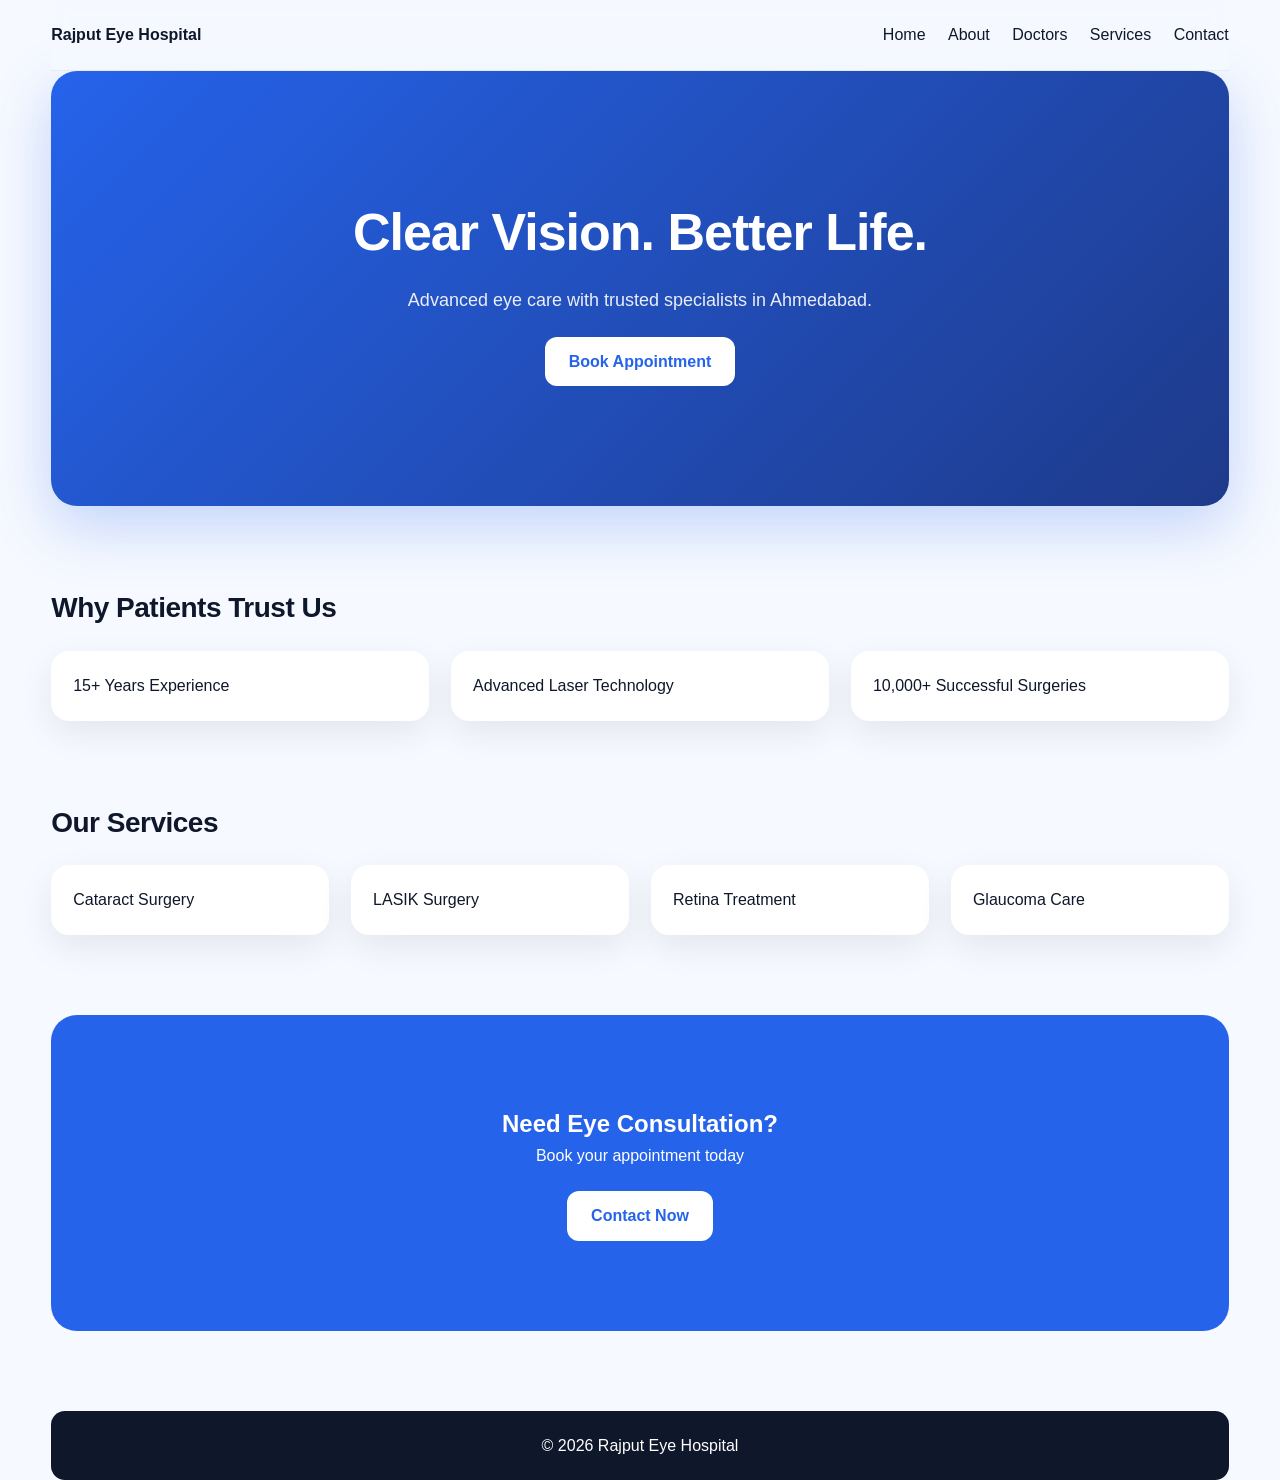
==== index.html @ 729d0964 "Updated" ====
<!DOCTYPE html>
<html>
<head>
  <title>Rajput Eye Hospital</title>
  <meta name="viewport" content="width=device-width, initial-scale=1">
  <link rel="stylesheet" href="css/style.css">
</head>

<body>

<div class="container">

  <!-- NAV -->
  <div class="nav">
    <div><b>Rajput Eye Hospital</b></div>
    <div>
      <a href="index.html">Home</a>
      <a href="about.html">About</a>
      <a href="doctors.html">Doctors</a>
      <a href="services.html">Services</a>
      <a href="contact.html">Contact</a>
    </div>
  </div>

  <!-- HERO -->
  <section class="hero">
    <h1>Clear Vision. Better Life.</h1>
    <p>Advanced eye care with trusted specialists in Ahmedabad.</p>
    <a class="btn" href="contact.html">Book Appointment</a>
  </section>

  <!-- TRUST -->
  <section class="section">
    <h2>Why Patients Trust Us</h2>

    <div class="grid">
      <div class="card">15+ Years Experience</div>
      <div class="card">Advanced Laser Technology</div>
      <div class="card">10,000+ Successful Surgeries</div>
    </div>
  </section>

  <!-- SERVICES PREVIEW -->
  <section class="section">
    <h2>Our Services</h2>

    <div class="grid">
      <div class="card">Cataract Surgery</div>
      <div class="card">LASIK Surgery</div>
      <div class="card">Retina Treatment</div>
      <div class="card">Glaucoma Care</div>
    </div>
  </section>

  <!-- CTA -->
  <section class="cta">
    <h2>Need Eye Consultation?</h2>
    <p>Book your appointment today</p>
    <a class="btn" href="contact.html">Contact Now</a>
  </section>

  <footer>© 2026 Rajput Eye Hospital</footer>

</div>

<script src="js/script.js"></script>
</body>
</html>
---- css/style.css ----
:root{
  --primary:#2563eb;
  --dark:#0f172a;
  --bg:#f6f9ff;
  --text:#0f172a;
  --muted:#64748b;
  --card:#fff;
  --radius:18px;
}

*{
  margin:0;
  padding:0;
  box-sizing:border-box;
  font-family:Inter, sans-serif;
}

body{
  background:var(--bg);
  color:var(--text);
  line-height:1.6;
}

/* CONTAINER */
.container{
  width:92%;
  max-width:1200px;
  margin:auto;
}

/* NAV */
.nav{
  display:flex;
  justify-content:space-between;
  align-items:center;
  padding:22px 0;
}

.nav a{
  margin-left:18px;
  text-decoration:none;
  color:var(--text);
  font-weight:500;
  transition:.3s;
}

.nav a:hover{
  color:var(--primary);
}

/* HERO (ELITE STORY STYLE) */
.hero{
  background:linear-gradient(135deg,var(--primary),#1e3a8a);
  color:#fff;
  padding:120px 25px;
  text-align:center;
  border-radius:26px;
  box-shadow:0 20px 60px rgba(37,99,235,0.25);
}

.hero h1{
  font-size:52px;
  letter-spacing:-1px;
}

.hero p{
  margin-top:12px;
  font-size:18px;
  opacity:.9;
}

/* BUTTON */
.btn{
  display:inline-block;
  margin-top:22px;
  padding:12px 24px;
  background:#fff;
  color:var(--primary);
  border-radius:12px;
  text-decoration:none;
  font-weight:600;
  transition:.3s;
}

.btn:hover{
  transform:scale(1.05);
}

/* SECTION */
.section{
  margin-top:80px;
}

.section h2{
  font-size:28px;
  margin-bottom:20px;
}

/* GRID */
.grid{
  display:grid;
  grid-template-columns:repeat(auto-fit,minmax(260px,1fr));
  gap:22px;
}

/* CARD */
.card{
  background:var(--card);
  padding:22px;
  border-radius:var(--radius);
  box-shadow:0 12px 35px rgba(0,0,0,0.08);
  transition:.3s;
  position:relative;
  overflow:hidden;
}

.card:hover{
  transform:translateY(-8px);
}

.card::before{
  content:"";
  position:absolute;
  top:0;
  left:0;
  height:3px;
  width:0%;
  background:var(--primary);
  transition:.4s;
}

.card:hover::before{
  width:100%;
}

/* TRUST SECTION */
.trust{
  display:grid;
  grid-template-columns:repeat(3,1fr);
  text-align:center;
  margin:70px 0;
}

.trust h2{
  color:var(--primary);
  font-size:34px;
}

/* CTA */
.cta{
  background:var(--primary);
  color:#fff;
  text-align:center;
  padding:90px 25px;
  border-radius:26px;
  margin:80px 0;
}

/* FOOTER */
footer{
  text-align:center;
  padding:22px;
  background:var(--dark);
  color:#fff;
  border-radius:14px;
}

/* RESPONSIVE */
@media(max-width:768px){
  .hero h1{font-size:30px;}
  .trust{grid-template-columns:1fr;gap:20px;}
  .nav{flex-direction:column;gap:10px;}
}
/* =========================
   LEVEL 2 POLISH LAYER
========================= */

/* Smooth scrolling */
html {
  scroll-behavior: smooth;
}

/* Glass navbar upgrade */
.nav {
  position: sticky;
  top: 0;
  z-index: 999;
  background: rgba(246, 249, 255, 0.8);
  backdrop-filter: blur(10px);
  border-bottom: 1px solid rgba(0,0,0,0.05);
}

/* Better hover feel */
.card {
  transition: all 0.35s ease;
}

.card:hover {
  transform: translateY(-10px) scale(1.02);
}

/* Button micro interaction */
.btn {
  transition: all 0.3s ease;
}

.btn:active {
  transform: scale(0.96);
}

/* Section fade-in base state */
.section {
  opacity: 0;
  transform: translateY(25px);
  transition: all 0.6s ease;
}

/* Active reveal state */
.section.show {
  opacity: 1;
  transform: translateY(0);
}

/* Floating action buttons */
.floating-btns {
  position: fixed;
  right: 18px;
  bottom: 18px;
  display: flex;
  flex-direction: column;
  gap: 10px;
  z-index: 1000;
}

.float-btn {
  width: 52px;
  height: 52px;
  border-radius: 50%;
  display: flex;
  align-items: center;
  justify-content: center;
  font-size: 20px;
  color: white;
  text-decoration: none;
  box-shadow: 0 10px 25px rgba(0,0,0,0.15);
  transition: 0.3s;
}

.float-btn:hover {
  transform: scale(1.1);
}

.whatsapp {
  background: #25D366;
}

.call {
  background: #2563eb;
}

/* Improve typography rhythm */
.section h2 {
  letter-spacing: -0.5px;
}

html, body {
  height: 100%;
}

body {
  display: flex;
  flex-direction: column;
  min-height: 100vh;
}

.container {
  flex: 1;
}
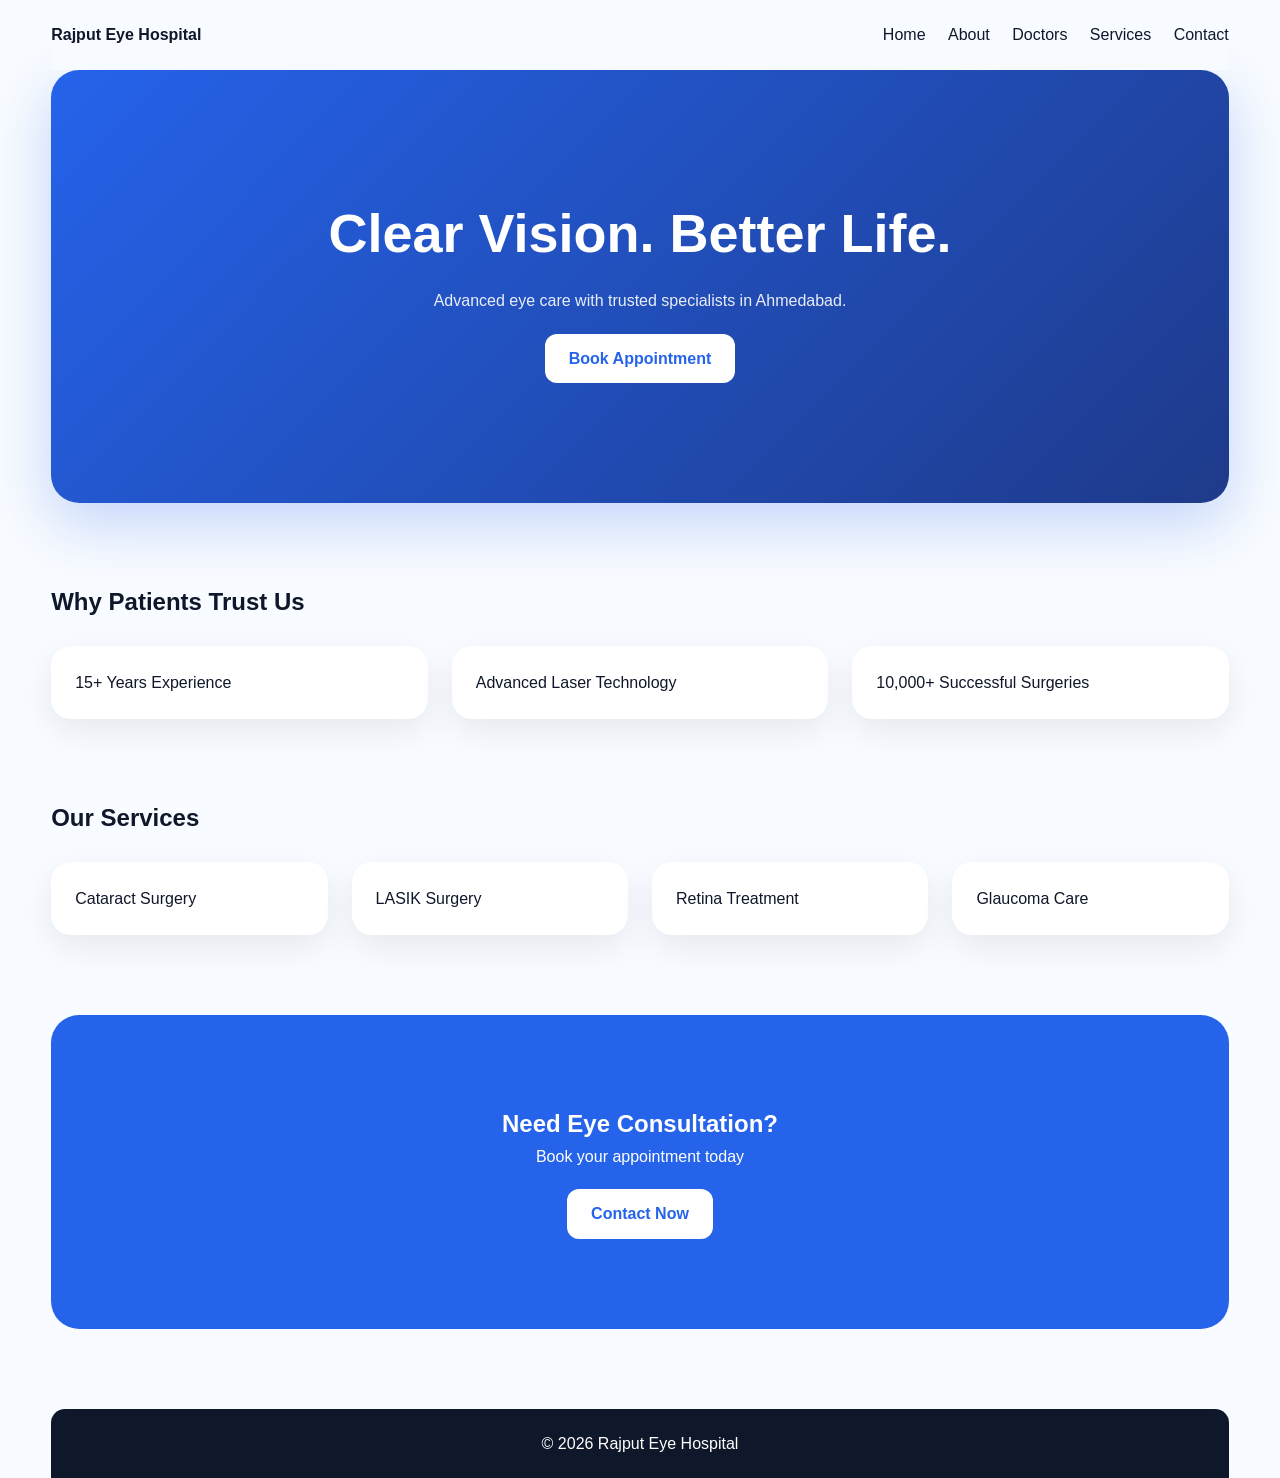
==== commit dce40960: "Update A" ====
--- a/index.html
+++ b/index.html
@@ -4,6 +4,9 @@
   <title>Rajput Eye Hospital</title>
   <meta name="viewport" content="width=device-width, initial-scale=1">
   <link rel="stylesheet" href="css/style.css">
+<link rel="stylesheet" href="css/layout.css">
+<link rel="stylesheet" href="css/components.css">
+<link rel="stylesheet" href="css/responsive.css">
 </head>
 
 <body>
--- a/css/style.css
+++ b/css/style.css
@@ -1,278 +1,36 @@
 :root{
   --primary:#2563eb;
   --dark:#0f172a;
-  --bg:#f6f9ff;
+  --bg:#f8fbff;
   --text:#0f172a;
   --muted:#64748b;
-  --card:#fff;
-  --radius:18px;
+  --white:#fff;
 }
 
 *{
   margin:0;
   padding:0;
   box-sizing:border-box;
-  font-family:Inter, sans-serif;
+  font-family:Inter,sans-serif;
+}
+
+html,body{
+  height:100%;
+  scroll-behavior:smooth;
 }
 
 body{
   background:var(--bg);
   color:var(--text);
+  display:flex;
+  flex-direction:column;
+  min-height:100vh;
   line-height:1.6;
 }
 
-/* CONTAINER */
 .container{
   width:92%;
   max-width:1200px;
   margin:auto;
-}
-
-/* NAV */
-.nav{
-  display:flex;
-  justify-content:space-between;
-  align-items:center;
-  padding:22px 0;
-}
-
-.nav a{
-  margin-left:18px;
-  text-decoration:none;
-  color:var(--text);
-  font-weight:500;
-  transition:.3s;
-}
-
-.nav a:hover{
-  color:var(--primary);
-}
-
-/* HERO (ELITE STORY STYLE) */
-.hero{
-  background:linear-gradient(135deg,var(--primary),#1e3a8a);
-  color:#fff;
-  padding:120px 25px;
-  text-align:center;
-  border-radius:26px;
-  box-shadow:0 20px 60px rgba(37,99,235,0.25);
-}
-
-.hero h1{
-  font-size:52px;
-  letter-spacing:-1px;
-}
-
-.hero p{
-  margin-top:12px;
-  font-size:18px;
-  opacity:.9;
-}
-
-/* BUTTON */
-.btn{
-  display:inline-block;
-  margin-top:22px;
-  padding:12px 24px;
-  background:#fff;
-  color:var(--primary);
-  border-radius:12px;
-  text-decoration:none;
-  font-weight:600;
-  transition:.3s;
-}
-
-.btn:hover{
-  transform:scale(1.05);
-}
-
-/* SECTION */
-.section{
-  margin-top:80px;
-}
-
-.section h2{
-  font-size:28px;
-  margin-bottom:20px;
-}
-
-/* GRID */
-.grid{
-  display:grid;
-  grid-template-columns:repeat(auto-fit,minmax(260px,1fr));
-  gap:22px;
-}
-
-/* CARD */
-.card{
-  background:var(--card);
-  padding:22px;
-  border-radius:var(--radius);
-  box-shadow:0 12px 35px rgba(0,0,0,0.08);
-  transition:.3s;
-  position:relative;
-  overflow:hidden;
-}
-
-.card:hover{
-  transform:translateY(-8px);
-}
-
-.card::before{
-  content:"";
-  position:absolute;
-  top:0;
-  left:0;
-  height:3px;
-  width:0%;
-  background:var(--primary);
-  transition:.4s;
-}
-
-.card:hover::before{
-  width:100%;
-}
-
-/* TRUST SECTION */
-.trust{
-  display:grid;
-  grid-template-columns:repeat(3,1fr);
-  text-align:center;
-  margin:70px 0;
-}
-
-.trust h2{
-  color:var(--primary);
-  font-size:34px;
-}
-
-/* CTA */
-.cta{
-  background:var(--primary);
-  color:#fff;
-  text-align:center;
-  padding:90px 25px;
-  border-radius:26px;
-  margin:80px 0;
-}
-
-/* FOOTER */
-footer{
-  text-align:center;
-  padding:22px;
-  background:var(--dark);
-  color:#fff;
-  border-radius:14px;
-}
-
-/* RESPONSIVE */
-@media(max-width:768px){
-  .hero h1{font-size:30px;}
-  .trust{grid-template-columns:1fr;gap:20px;}
-  .nav{flex-direction:column;gap:10px;}
-}
-/* =========================
-   LEVEL 2 POLISH LAYER
-========================= */
-
-/* Smooth scrolling */
-html {
-  scroll-behavior: smooth;
-}
-
-/* Glass navbar upgrade */
-.nav {
-  position: sticky;
-  top: 0;
-  z-index: 999;
-  background: rgba(246, 249, 255, 0.8);
-  backdrop-filter: blur(10px);
-  border-bottom: 1px solid rgba(0,0,0,0.05);
-}
-
-/* Better hover feel */
-.card {
-  transition: all 0.35s ease;
-}
-
-.card:hover {
-  transform: translateY(-10px) scale(1.02);
-}
-
-/* Button micro interaction */
-.btn {
-  transition: all 0.3s ease;
-}
-
-.btn:active {
-  transform: scale(0.96);
-}
-
-/* Section fade-in base state */
-.section {
-  opacity: 0;
-  transform: translateY(25px);
-  transition: all 0.6s ease;
-}
-
-/* Active reveal state */
-.section.show {
-  opacity: 1;
-  transform: translateY(0);
-}
-
-/* Floating action buttons */
-.floating-btns {
-  position: fixed;
-  right: 18px;
-  bottom: 18px;
-  display: flex;
-  flex-direction: column;
-  gap: 10px;
-  z-index: 1000;
-}
-
-.float-btn {
-  width: 52px;
-  height: 52px;
-  border-radius: 50%;
-  display: flex;
-  align-items: center;
-  justify-content: center;
-  font-size: 20px;
-  color: white;
-  text-decoration: none;
-  box-shadow: 0 10px 25px rgba(0,0,0,0.15);
-  transition: 0.3s;
-}
-
-.float-btn:hover {
-  transform: scale(1.1);
-}
-
-.whatsapp {
-  background: #25D366;
-}
-
-.call {
-  background: #2563eb;
-}
-
-/* Improve typography rhythm */
-.section h2 {
-  letter-spacing: -0.5px;
-}
-
-html, body {
-  height: 100%;
-}
-
-body {
-  display: flex;
-  flex-direction: column;
-  min-height: 100vh;
-}
-
-.container {
-  flex: 1;
+  flex:1;
 }
--- a/css/layout.css
+++ b/css/layout.css
@@ -0,0 +1,73 @@
+/* NAVBAR */
+
+.nav{
+  display:flex;
+  justify-content:space-between;
+  align-items:center;
+  padding:22px 0;
+  position:sticky;
+  top:0;
+  z-index:1000;
+  backdrop-filter:blur(10px);
+  background:rgba(248,251,255,0.85);
+}
+
+.nav a{
+  margin-left:18px;
+  text-decoration:none;
+  color:var(--text);
+  font-weight:500;
+  transition:.3s;
+}
+
+.nav a:hover{
+  color:var(--primary);
+}
+
+/* SECTION */
+
+.section{
+  margin-top:80px;
+}
+
+/* HERO */
+
+.hero{
+  background:linear-gradient(135deg,var(--primary),#1e3a8a);
+  color:white;
+  text-align:center;
+  padding:120px 25px;
+  border-radius:28px;
+  box-shadow:0 20px 60px rgba(37,99,235,0.25);
+}
+
+.hero h1{
+  font-size:54px;
+}
+
+.hero p{
+  margin-top:12px;
+  opacity:.9;
+}
+
+/* CTA */
+
+.cta{
+  background:var(--primary);
+  color:white;
+  text-align:center;
+  padding:90px 25px;
+  border-radius:28px;
+  margin:80px 0;
+}
+
+/* FOOTER */
+
+footer{
+  margin-top:60px;
+  padding:22px;
+  text-align:center;
+  background:var(--dark);
+  color:white;
+  border-radius:14px 14px 0 0;
+}
--- a/css/components.css
+++ b/css/components.css
@@ -0,0 +1,68 @@
+/* GRID */
+
+.grid{
+  display:grid;
+  grid-template-columns:repeat(auto-fit,minmax(260px,1fr));
+  gap:24px;
+  margin-top:24px;
+}
+
+/* CARD */
+
+.card{
+  background:white;
+  padding:24px;
+  border-radius:20px;
+  box-shadow:0 12px 35px rgba(0,0,0,0.08);
+  transition:.35s;
+  position:relative;
+  overflow:hidden;
+}
+
+.card:hover{
+  transform:translateY(-10px);
+}
+
+.card::before{
+  content:"";
+  position:absolute;
+  top:0;
+  left:0;
+  width:0%;
+  height:4px;
+  background:var(--primary);
+  transition:.4s;
+}
+
+.card:hover::before{
+  width:100%;
+}
+
+/* BUTTON */
+
+.btn{
+  display:inline-block;
+  margin-top:20px;
+  padding:12px 24px;
+  border-radius:12px;
+  background:white;
+  color:var(--primary);
+  text-decoration:none;
+  font-weight:600;
+  transition:.3s;
+}
+
+.btn:hover{
+  transform:scale(1.05);
+}
+
+/* FORM */
+
+input,textarea{
+  width:100%;
+  padding:14px;
+  margin-top:14px;
+  border-radius:12px;
+  border:1px solid #dbe4f0;
+  outline:none;
+}
--- a/css/responsive.css
+++ b/css/responsive.css
@@ -0,0 +1,20 @@
+@media(max-width:768px){
+
+  .nav{
+    flex-direction:column;
+    gap:12px;
+  }
+
+  .hero{
+    padding:80px 20px;
+  }
+
+  .hero h1{
+    font-size:32px;
+  }
+
+  .grid{
+    grid-template-columns:1fr;
+  }
+
+}
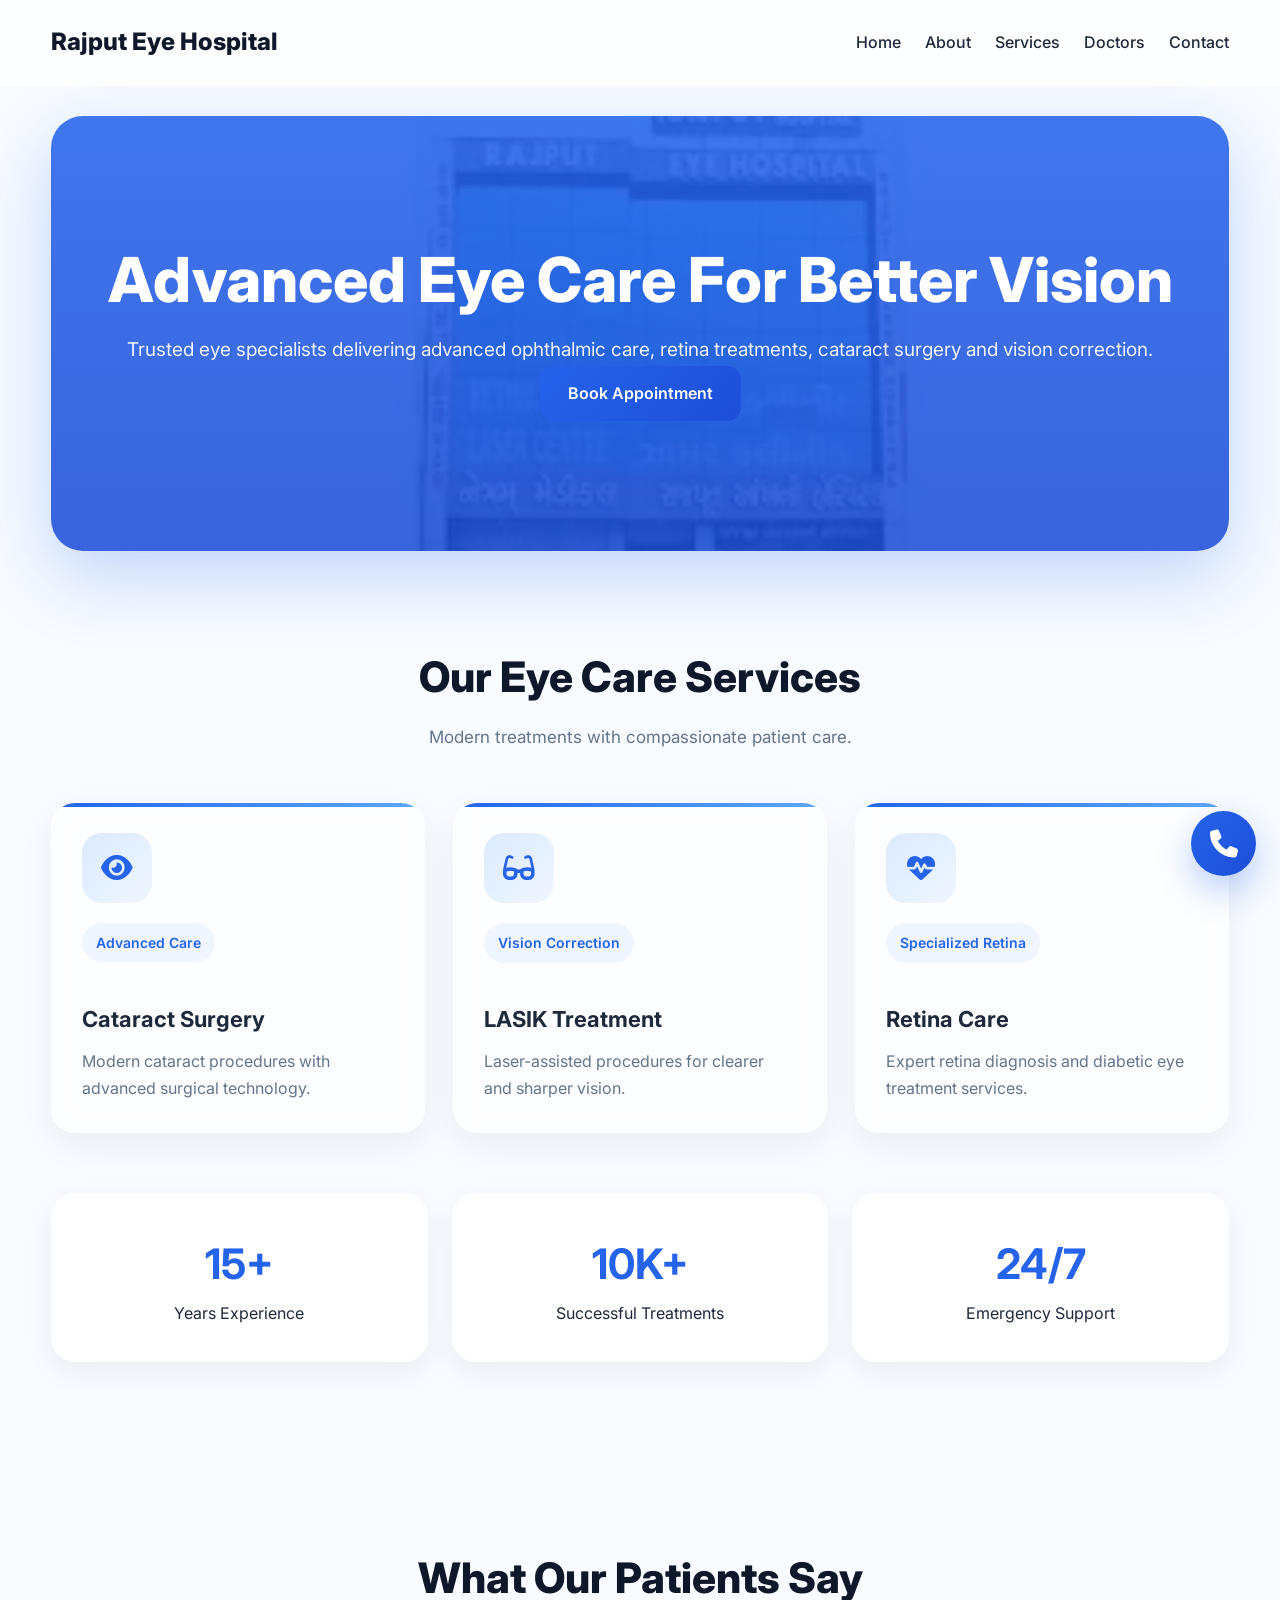
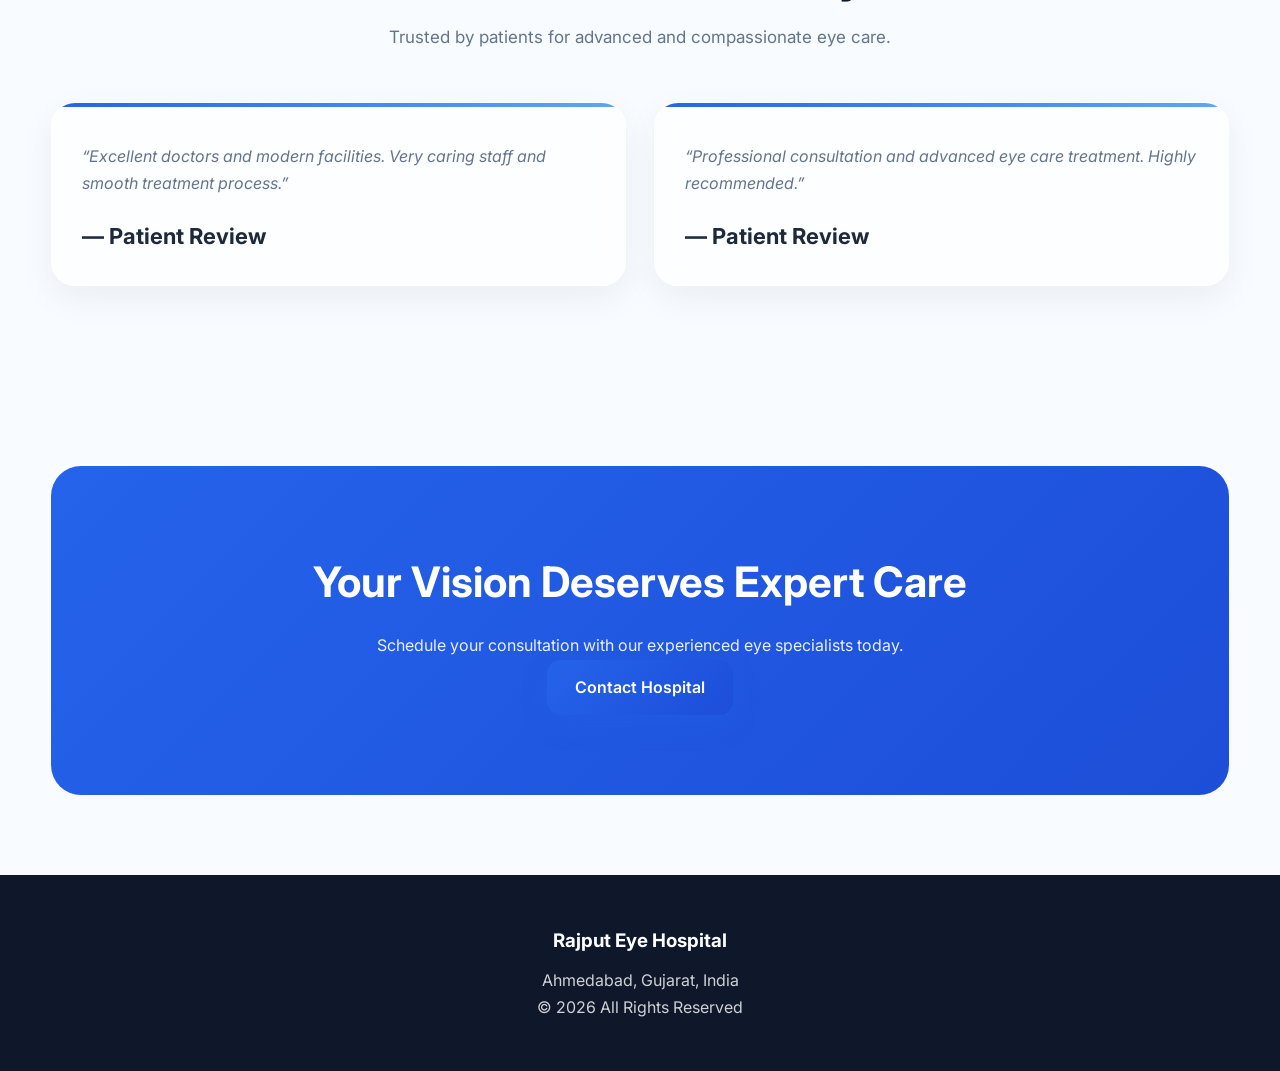
==== commit 5a604398: "Updated" ====
--- a/index.html
+++ b/index.html
@@ -1,71 +1,186 @@
 <!DOCTYPE html>
-<html>
+<html lang="en">
+
 <head>
+  <meta charset="UTF-8">
+  <meta name="viewport" content="width=device-width, initial-scale=1.0">
   <title>Rajput Eye Hospital</title>
-  <meta name="viewport" content="width=device-width, initial-scale=1">
+
   <link rel="stylesheet" href="css/style.css">
-<link rel="stylesheet" href="css/layout.css">
-<link rel="stylesheet" href="css/components.css">
-<link rel="stylesheet" href="css/responsive.css">
+  <link rel="stylesheet" href="css/layout.css">
+  <link rel="stylesheet" href="css/components.css">
+  <link rel="stylesheet" href="css/responsive.css">
+  <link rel="stylesheet"
+href="https://cdnjs.cloudflare.com/ajax/libs/font-awesome/6.5.1/css/all.min.css">
 </head>
 
 <body>
 
-<div class="container">
+  <header class="navbar">
+    <div class="container nav-container">
+      <div class="logo">Rajput Eye Hospital</div>
 
-  <!-- NAV -->
-  <div class="nav">
-    <div><b>Rajput Eye Hospital</b></div>
-    <div>
-      <a href="index.html">Home</a>
-      <a href="about.html">About</a>
-      <a href="doctors.html">Doctors</a>
-      <a href="services.html">Services</a>
-      <a href="contact.html">Contact</a>
+      <div class="nav-links">
+        <a href="index.html">Home</a>
+        <a href="about.html">About</a>
+        <a href="services.html">Services</a>
+        <a href="doctors.html">Doctors</a>
+        <a href="contact.html">Contact</a>
+      </div>
     </div>
+  </header>
+
+  <main class="container">
+
+    <section class="hero">
+      <h1>Advanced Eye Care For Better Vision</h1>
+
+      <p>
+        Trusted eye specialists delivering advanced ophthalmic care,
+        retina treatments, cataract surgery and vision correction.
+      </p>
+
+      <a href="contact.html" class="btn-primary">
+        Book Appointment
+      </a>
+    </section>
+
+    <section class="section">
+
+      <div class="section-title">
+        <h2>Our Eye Care Services</h2>
+        <p>Modern treatments with compassionate patient care.</p>
+      </div>
+
+<div class="grid">
+
+  <div class="card">
+
+    <div class="icon-circle">
+      <i class="fa-solid fa-eye"></i>
+    </div>
+
+    <span class="badge">Advanced Care</span>
+
+    <h3>Cataract Surgery</h3>
+
+    <p>
+      Modern cataract procedures with advanced surgical technology.
+    </p>
+
   </div>
 
-  <!-- HERO -->
-  <section class="hero">
-    <h1>Clear Vision. Better Life.</h1>
-    <p>Advanced eye care with trusted specialists in Ahmedabad.</p>
-    <a class="btn" href="contact.html">Book Appointment</a>
-  </section>
+  <div class="card">
 
-  <!-- TRUST -->
-  <section class="section">
-    <h2>Why Patients Trust Us</h2>
+    <div class="icon-circle">
+      <i class="fa-solid fa-glasses"></i>
+    </div>
 
-    <div class="grid">
-      <div class="card">15+ Years Experience</div>
-      <div class="card">Advanced Laser Technology</div>
-      <div class="card">10,000+ Successful Surgeries</div>
+    <span class="badge">Vision Correction</span>
+
+    <h3>LASIK Treatment</h3>
+
+    <p>
+      Laser-assisted procedures for clearer and sharper vision.
+    </p>
+
+  </div>
+
+  <div class="card">
+
+    <div class="icon-circle">
+      <i class="fa-solid fa-heart-pulse"></i>
     </div>
-  </section>
 
-  <!-- SERVICES PREVIEW -->
-  <section class="section">
-    <h2>Our Services</h2>
+    <span class="badge">Specialized Retina</span>
 
-    <div class="grid">
-      <div class="card">Cataract Surgery</div>
-      <div class="card">LASIK Surgery</div>
-      <div class="card">Retina Treatment</div>
-      <div class="card">Glaucoma Care</div>
-    </div>
-  </section>
+    <h3>Retina Care</h3>
 
-  <!-- CTA -->
-  <section class="cta">
-    <h2>Need Eye Consultation?</h2>
-    <p>Book your appointment today</p>
-    <a class="btn" href="contact.html">Contact Now</a>
-  </section>
+    <p>
+      Expert retina diagnosis and diabetic eye treatment services.
+    </p>
 
-  <footer>© 2026 Rajput Eye Hospital</footer>
+  </div>
 
 </div>
 
-<script src="js/script.js"></script>
+      <div class="stats">
+
+        <div class="stat-box">
+          <h2>15+</h2>
+          <p>Years Experience</p>
+        </div>
+
+        <div class="stat-box">
+          <h2>10K+</h2>
+          <p>Successful Treatments</p>
+        </div>
+
+        <div class="stat-box">
+          <h2>24/7</h2>
+          <p>Emergency Support</p>
+        </div>
+
+      </div>
+
+    </section>
+<section class="section">
+
+  <div class="section-title">
+    <h2>What Our Patients Say</h2>
+
+    <p>
+      Trusted by patients for advanced and compassionate eye care.
+    </p>
+  </div>
+
+  <div class="grid">
+
+    <div class="card">
+      <p class="testimonial">
+        “Excellent doctors and modern facilities.
+        Very caring staff and smooth treatment process.”
+      </p>
+
+      <h3>— Patient Review</h3>
+    </div>
+
+    <div class="card">
+      <p class="testimonial">
+        “Professional consultation and advanced eye care treatment.
+        Highly recommended.”
+      </p>
+
+      <h3>— Patient Review</h3>
+    </div>
+
+  </div>
+
+</section>
+    <section class="cta">
+      <h2>Your Vision Deserves Expert Care</h2>
+
+      <p>
+        Schedule your consultation with our experienced eye specialists today.
+      </p>
+
+      <a href="contact.html" class="btn-primary">
+        Contact Hospital
+      </a>
+    </section>
+
+  </main>
+
+  <footer>
+    <div class="footer-content">
+      <h3>Rajput Eye Hospital</h3>
+      <p>Ahmedabad, Gujarat, India</p>
+      <p>© 2026 All Rights Reserved</p>
+    </div>
+  </footer>
+  <a href="contact.html" class="floating-contact">
+  <i class="fa-solid fa-phone"></i>
+</a>
+
 </body>
 </html>
--- a/css/style.css
+++ b/css/style.css
@@ -1,36 +1,73 @@
+@import url('https://fonts.googleapis.com/css2?family=Inter:wght@300;400;500;600;700;800&display=swap');
+
 :root{
   --primary:#2563eb;
+  --primary-dark:#1d4ed8;
   --dark:#0f172a;
+  --text:#1e293b;
+  --muted:#64748b;
   --bg:#f8fbff;
-  --text:#0f172a;
-  --muted:#64748b;
-  --white:#fff;
+  --white:#ffffff;
+  --border:#e2e8f0;
 }
 
 *{
   margin:0;
   padding:0;
   box-sizing:border-box;
-  font-family:Inter,sans-serif;
+  font-family:'Inter',sans-serif;
 }
 
-html,body{
-  height:100%;
+html{
   scroll-behavior:smooth;
 }
 
 body{
   background:var(--bg);
   color:var(--text);
-  display:flex;
-  flex-direction:column;
+  line-height:1.7;
   min-height:100vh;
-  line-height:1.6;
 }
 
 .container{
   width:92%;
   max-width:1200px;
   margin:auto;
-  flex:1;
+}
+
+.section{
+  padding:90px 0;
+}
+
+.section-title{
+  text-align:center;
+  margin-bottom:50px;
+}
+
+.section-title h2{
+  font-size:42px;
+  font-weight:800;
+  color:var(--dark);
+}
+
+.section-title p{
+  color:var(--muted);
+  margin-top:10px;
+  font-size:17px;
+}
+
+.btn-primary{
+  display:inline-block;
+  background:linear-gradient(135deg,var(--primary),var(--primary-dark));
+  color:white;
+  padding:14px 28px;
+  border-radius:14px;
+  text-decoration:none;
+  font-weight:600;
+  transition:.3s;
+  box-shadow:0 10px 25px rgba(37,99,235,0.25);
+}
+
+.btn-primary:hover{
+  transform:translateY(-3px);
 }
--- a/css/layout.css
+++ b/css/layout.css
@@ -1,73 +1,102 @@
 /* NAVBAR */
 
-.nav{
+.navbar{
+  position:sticky;
+  top:0;
+  z-index:1000;
+  background:rgba(255,255,255,0.85);
+  backdrop-filter:blur(14px);
+  border-bottom:1px solid rgba(255,255,255,0.3);
+}
+
+.nav-container{
   display:flex;
   justify-content:space-between;
   align-items:center;
   padding:22px 0;
-  position:sticky;
-  top:0;
-  z-index:1000;
-  backdrop-filter:blur(10px);
-  background:rgba(248,251,255,0.85);
 }
 
-.nav a{
-  margin-left:18px;
+.logo{
+  font-size:24px;
+  font-weight:800;
+  color:var(--dark);
+}
+
+.nav-links{
+  display:flex;
+  gap:24px;
+}
+
+.nav-links a{
   text-decoration:none;
   color:var(--text);
   font-weight:500;
   transition:.3s;
+  position:relative;
 }
 
-.nav a:hover{
+.nav-links a:hover{
   color:var(--primary);
 }
 
-/* SECTION */
+.nav-links a::after{
+  content:'';
+  position:absolute;
+  left:0;
+  bottom:-6px;
+  width:0%;
+  height:2px;
+  background:var(--primary);
+  transition:.3s;
+}
 
-.section{
-  margin-top:80px;
+.nav-links a:hover::after{
+  width:100%;
 }
 
 /* HERO */
 
 .hero{
-  background:linear-gradient(135deg,var(--primary),#1e3a8a);
+  padding:130px 20px;
+  text-align:center;
+  background:
+  linear-gradient(rgba(37,99,235,0.88),rgba(29,78,216,0.88)),
+  url('../images/hospital.jpg') center/cover;
+  border-radius:32px;
   color:white;
-  text-align:center;
-  padding:120px 25px;
-  border-radius:28px;
-  box-shadow:0 20px 60px rgba(37,99,235,0.25);
+  margin-top:30px;
+  box-shadow:0 25px 70px rgba(37,99,235,0.25);
 }
 
 .hero h1{
-  font-size:54px;
+  font-size:62px;
+  font-weight:800;
+  line-height:1.1;
 }
 
 .hero p{
-  margin-top:12px;
-  opacity:.9;
-}
-
-/* CTA */
-
-.cta{
-  background:var(--primary);
-  color:white;
-  text-align:center;
-  padding:90px 25px;
-  border-radius:28px;
-  margin:80px 0;
+  margin-top:20px;
+  font-size:19px;
+  opacity:.92;
 }
 
 /* FOOTER */
 
 footer{
-  margin-top:60px;
-  padding:22px;
-  text-align:center;
   background:var(--dark);
   color:white;
-  border-radius:14px 14px 0 0;
+  margin-top:80px;
+  padding:50px 20px;
+}
+
+.footer-content{
+  text-align:center;
+}
+
+.footer-content h3{
+  margin-bottom:10px;
+}
+
+.footer-content p{
+  opacity:.8;
 }
--- a/css/components.css
+++ b/css/components.css
@@ -1,68 +1,193 @@
-/* GRID */
-
 .grid{
   display:grid;
   grid-template-columns:repeat(auto-fit,minmax(260px,1fr));
-  gap:24px;
-  margin-top:24px;
+  gap:28px;
 }
 
-/* CARD */
-
 .card{
-  background:white;
-  padding:24px;
-  border-radius:20px;
-  box-shadow:0 12px 35px rgba(0,0,0,0.08);
+  background:rgba(255,255,255,0.75);
+  backdrop-filter:blur(12px);
+  border:1px solid rgba(255,255,255,0.4);
+  border-radius:24px;
+  padding:30px;
   transition:.35s;
   position:relative;
   overflow:hidden;
+  box-shadow:0 12px 35px rgba(15,23,42,0.06);
 }
 
 .card:hover{
   transform:translateY(-10px);
+  box-shadow:0 25px 50px rgba(15,23,42,0.12);
 }
 
 .card::before{
-  content:"";
+  content:'';
   position:absolute;
   top:0;
   left:0;
-  width:0%;
+  width:100%;
   height:4px;
-  background:var(--primary);
-  transition:.4s;
+  background:linear-gradient(90deg,var(--primary),#60a5fa);
 }
 
-.card:hover::before{
-  width:100%;
+.card h3{
+  margin-top:20px;
+  font-size:22px;
 }
 
-/* BUTTON */
+.card p{
+  color:var(--muted);
+  margin-top:10px;
+}
 
-.btn{
+.stats{
+  display:grid;
+  grid-template-columns:repeat(auto-fit,minmax(200px,1fr));
+  gap:24px;
+  margin-top:60px;
+}
+
+.stat-box{
+  background:white;
+  padding:35px;
+  border-radius:24px;
+  text-align:center;
+  box-shadow:0 10px 30px rgba(0,0,0,0.06);
+}
+
+.stat-box h2{
+  color:var(--primary);
+  font-size:42px;
+}
+
+.cta{
+  margin-top:90px;
+  background:linear-gradient(135deg,var(--primary),var(--primary-dark));
+  padding:80px 20px;
+  border-radius:30px;
+  text-align:center;
+  color:white;
+}
+
+.cta h2{
+  font-size:42px;
+}
+
+.cta p{
+  margin-top:15px;
+  opacity:.9;
+}
+
+form{
+  margin-top:40px;
+}
+
+input,textarea{
+  width:100%;
+  padding:16px;
+  margin-bottom:20px;
+  border-radius:14px;
+  border:1px solid var(--border);
+  background:white;
+  outline:none;
+}
+
+textarea{
+  height:150px;
+}
+
+/* PREMIUM SECTION SPACING */
+
+.section{
+  position:relative;
+}
+
+/* PREMIUM CARD ICON */
+
+.icon-circle{
+  width:70px;
+  height:70px;
+  border-radius:20px;
+  display:flex;
+  align-items:center;
+  justify-content:center;
+  background:linear-gradient(135deg,#dbeafe,#eff6ff);
+  margin-bottom:20px;
+  font-size:28px;
+  color:var(--primary);
+}
+
+/* PREMIUM BADGE */
+
+.badge{
   display:inline-block;
-  margin-top:20px;
-  padding:12px 24px;
-  border-radius:12px;
-  background:white;
+  background:#eff6ff;
   color:var(--primary);
+  padding:8px 14px;
+  border-radius:30px;
+  font-size:14px;
+  font-weight:600;
+  margin-bottom:18px;
+}
+
+/* CARD HOVER IMPROVEMENT */
+
+.card:hover h3{
+  color:var(--primary);
+}
+
+/* TESTIMONIAL */
+
+.testimonial{
+  font-style:italic;
+  color:var(--muted);
+}
+
+/* PREMIUM DOCTOR IMAGE */
+
+.doctor-image{
+  width:100%;
+  height:340px;
+  object-fit:cover;
+  border-radius:20px;
+}
+
+/* FLOATING CONTACT BUTTON */
+
+.floating-contact{
+  position:fixed;
+  bottom:24px;
+  right:24px;
+  width:65px;
+  height:65px;
+  border-radius:50%;
+  background:linear-gradient(135deg,var(--primary),var(--primary-dark));
+  display:flex;
+  justify-content:center;
+  align-items:center;
+  color:white;
+  font-size:28px;
   text-decoration:none;
-  font-weight:600;
+  z-index:1000;
+  box-shadow:0 15px 35px rgba(37,99,235,0.3);
   transition:.3s;
 }
 
-.btn:hover{
-  transform:scale(1.05);
+.floating-contact:hover{
+  transform:translateY(-5px);
 }
 
-/* FORM */
+/* MAP SECTION */
 
-input,textarea{
-  width:100%;
-  padding:14px;
-  margin-top:14px;
-  border-radius:12px;
-  border:1px solid #dbe4f0;
-  outline:none;
+.map-wrapper{
+  border-radius:28px;
+  overflow:hidden;
+  box-shadow:0 20px 60px rgba(0,0,0,.08);
+  margin-top:40px;
+  border:1px solid rgba(255,255,255,.5);
+}
+
+.map-wrapper iframe{
+  display:block;
 }
--- a/css/responsive.css
+++ b/css/responsive.css
@@ -1,20 +1,29 @@
 @media(max-width:768px){
 
-  .nav{
+  .nav-container{
     flex-direction:column;
-    gap:12px;
+    gap:18px;
+  }
+
+  .nav-links{
+    flex-wrap:wrap;
+    justify-content:center;
   }
 
   .hero{
-    padding:80px 20px;
+    padding:90px 20px;
   }
 
   .hero h1{
+    font-size:38px;
+  }
+
+  .section-title h2{
     font-size:32px;
   }
 
-  .grid{
-    grid-template-columns:1fr;
+  .cta h2{
+    font-size:30px;
   }
 
 }
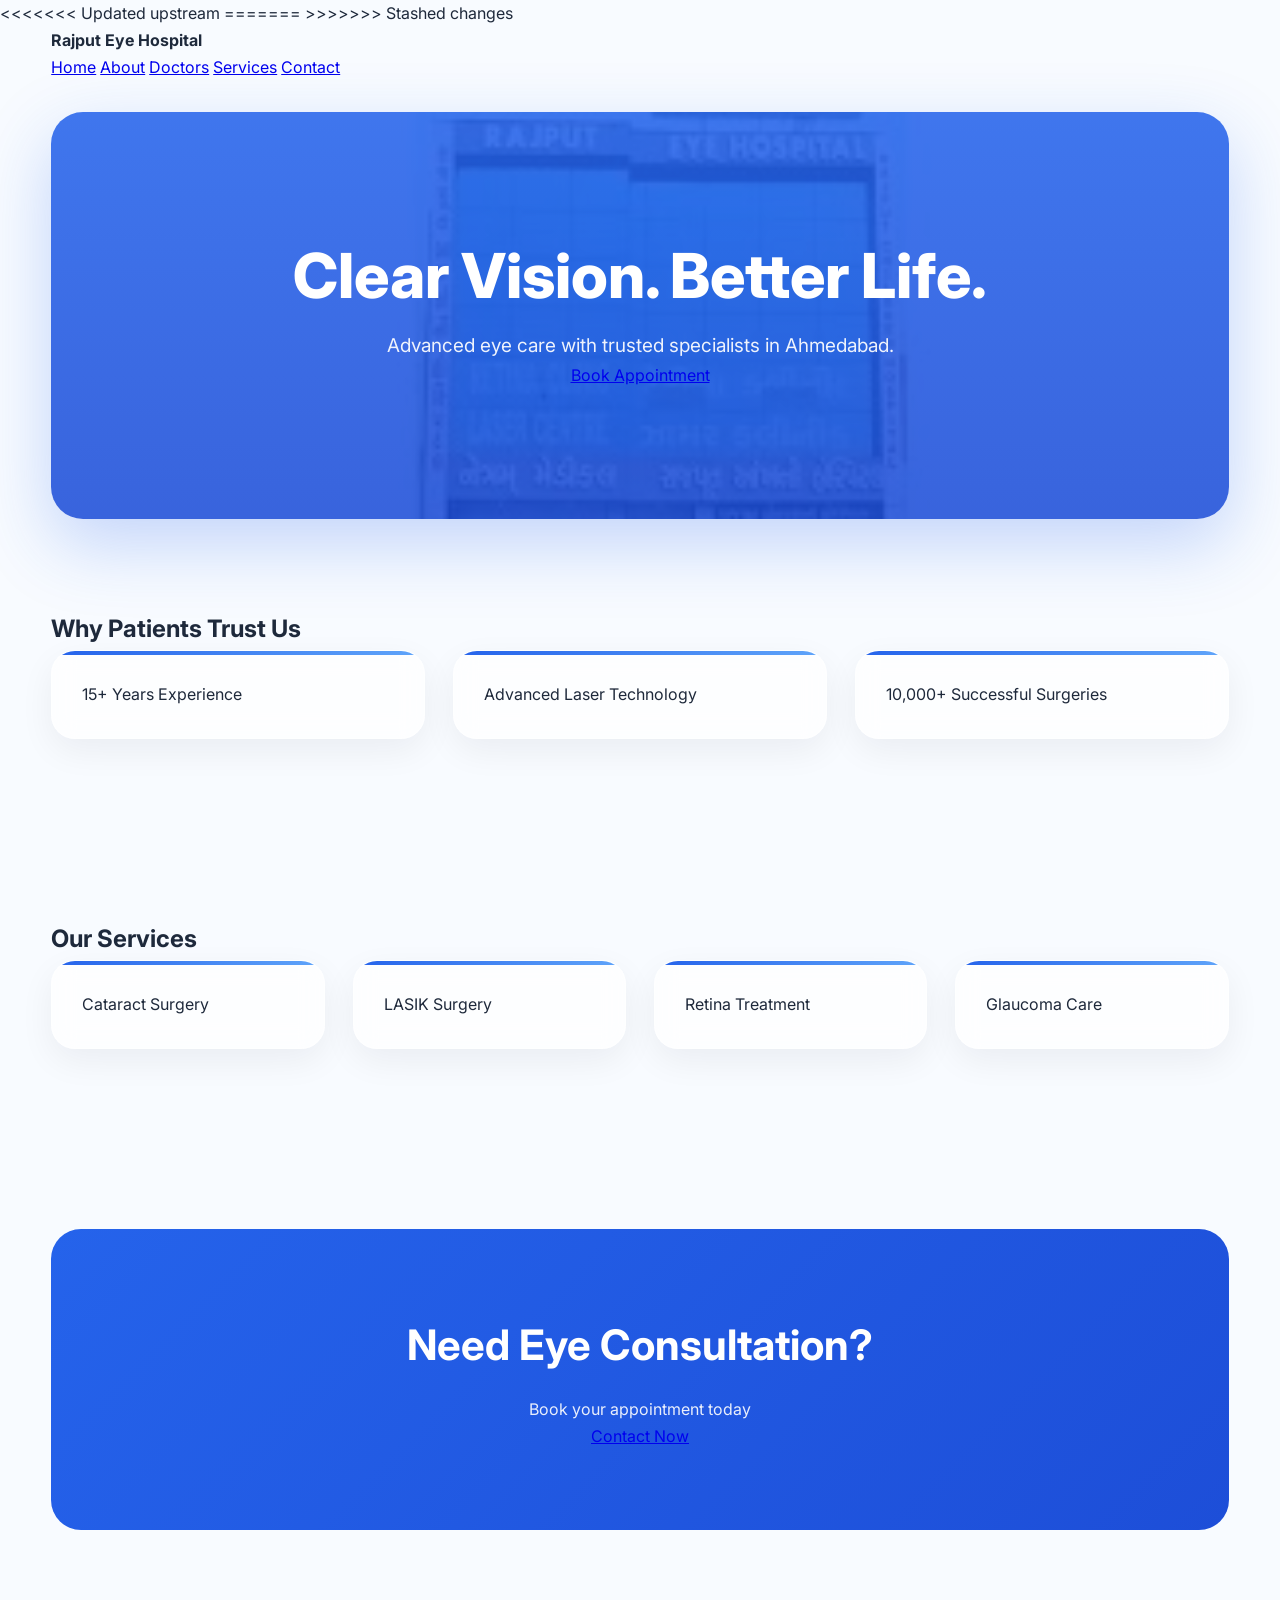
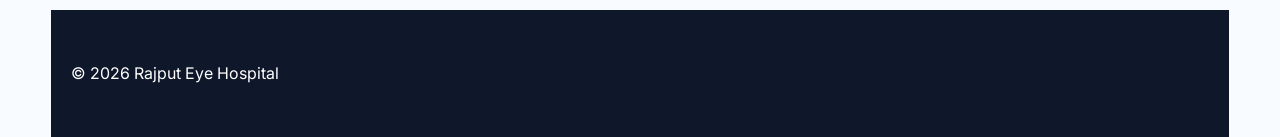
==== commit f8a81c3f: "update css path" ====
--- a/index.html
+++ b/index.html
@@ -1,186 +1,81 @@
 <!DOCTYPE html>
-<html lang="en">
+<html>
+<head>
+  <title>Rajput Eye Hospital</title>
+<<<<<<< Updated upstream
+  <meta name="viewport" content="width=device-width, initial-scale=1">
+  <link rel="stylesheet" href="css/style.css">
+<link rel="stylesheet" href="css/layout.css">
+<link rel="stylesheet" href="css/components.css">
+<link rel="stylesheet" href="css/responsive.css">
+=======
 
-<head>
-  <meta charset="UTF-8">
-  <meta name="viewport" content="width=device-width, initial-scale=1.0">
-  <title>Rajput Eye Hospital</title>
-
-  <link rel="stylesheet" href="css/style.css">
-  <link rel="stylesheet" href="css/layout.css">
-  <link rel="stylesheet" href="css/components.css">
-  <link rel="stylesheet" href="css/responsive.css">
+<link rel="stylesheet" href="./css/style.css">
+<link rel="stylesheet" href="./css/layout.css">
+<link rel="stylesheet" href="./css/components.css">
+<link rel="stylesheet" href="./css/responsive.css">
   <link rel="stylesheet"
 href="https://cdnjs.cloudflare.com/ajax/libs/font-awesome/6.5.1/css/all.min.css">
+>>>>>>> Stashed changes
 </head>
 
 <body>
 
-  <header class="navbar">
-    <div class="container nav-container">
-      <div class="logo">Rajput Eye Hospital</div>
+<div class="container">
 
-      <div class="nav-links">
-        <a href="index.html">Home</a>
-        <a href="about.html">About</a>
-        <a href="services.html">Services</a>
-        <a href="doctors.html">Doctors</a>
-        <a href="contact.html">Contact</a>
-      </div>
+  <!-- NAV -->
+  <div class="nav">
+    <div><b>Rajput Eye Hospital</b></div>
+    <div>
+      <a href="index.html">Home</a>
+      <a href="about.html">About</a>
+      <a href="doctors.html">Doctors</a>
+      <a href="services.html">Services</a>
+      <a href="contact.html">Contact</a>
     </div>
-  </header>
-
-  <main class="container">
-
-    <section class="hero">
-      <h1>Advanced Eye Care For Better Vision</h1>
-
-      <p>
-        Trusted eye specialists delivering advanced ophthalmic care,
-        retina treatments, cataract surgery and vision correction.
-      </p>
-
-      <a href="contact.html" class="btn-primary">
-        Book Appointment
-      </a>
-    </section>
-
-    <section class="section">
-
-      <div class="section-title">
-        <h2>Our Eye Care Services</h2>
-        <p>Modern treatments with compassionate patient care.</p>
-      </div>
-
-<div class="grid">
-
-  <div class="card">
-
-    <div class="icon-circle">
-      <i class="fa-solid fa-eye"></i>
-    </div>
-
-    <span class="badge">Advanced Care</span>
-
-    <h3>Cataract Surgery</h3>
-
-    <p>
-      Modern cataract procedures with advanced surgical technology.
-    </p>
-
   </div>
 
-  <div class="card">
+  <!-- HERO -->
+  <section class="hero">
+    <h1>Clear Vision. Better Life.</h1>
+    <p>Advanced eye care with trusted specialists in Ahmedabad.</p>
+    <a class="btn" href="contact.html">Book Appointment</a>
+  </section>
 
-    <div class="icon-circle">
-      <i class="fa-solid fa-glasses"></i>
+  <!-- TRUST -->
+  <section class="section">
+    <h2>Why Patients Trust Us</h2>
+
+    <div class="grid">
+      <div class="card">15+ Years Experience</div>
+      <div class="card">Advanced Laser Technology</div>
+      <div class="card">10,000+ Successful Surgeries</div>
     </div>
+  </section>
 
-    <span class="badge">Vision Correction</span>
+  <!-- SERVICES PREVIEW -->
+  <section class="section">
+    <h2>Our Services</h2>
 
-    <h3>LASIK Treatment</h3>
+    <div class="grid">
+      <div class="card">Cataract Surgery</div>
+      <div class="card">LASIK Surgery</div>
+      <div class="card">Retina Treatment</div>
+      <div class="card">Glaucoma Care</div>
+    </div>
+  </section>
 
-    <p>
-      Laser-assisted procedures for clearer and sharper vision.
-    </p>
+  <!-- CTA -->
+  <section class="cta">
+    <h2>Need Eye Consultation?</h2>
+    <p>Book your appointment today</p>
+    <a class="btn" href="contact.html">Contact Now</a>
+  </section>
 
-  </div>
-
-  <div class="card">
-
-    <div class="icon-circle">
-      <i class="fa-solid fa-heart-pulse"></i>
-    </div>
-
-    <span class="badge">Specialized Retina</span>
-
-    <h3>Retina Care</h3>
-
-    <p>
-      Expert retina diagnosis and diabetic eye treatment services.
-    </p>
-
-  </div>
+  <footer>© 2026 Rajput Eye Hospital</footer>
 
 </div>
 
-      <div class="stats">
-
-        <div class="stat-box">
-          <h2>15+</h2>
-          <p>Years Experience</p>
-        </div>
-
-        <div class="stat-box">
-          <h2>10K+</h2>
-          <p>Successful Treatments</p>
-        </div>
-
-        <div class="stat-box">
-          <h2>24/7</h2>
-          <p>Emergency Support</p>
-        </div>
-
-      </div>
-
-    </section>
-<section class="section">
-
-  <div class="section-title">
-    <h2>What Our Patients Say</h2>
-
-    <p>
-      Trusted by patients for advanced and compassionate eye care.
-    </p>
-  </div>
-
-  <div class="grid">
-
-    <div class="card">
-      <p class="testimonial">
-        “Excellent doctors and modern facilities.
-        Very caring staff and smooth treatment process.”
-      </p>
-
-      <h3>— Patient Review</h3>
-    </div>
-
-    <div class="card">
-      <p class="testimonial">
-        “Professional consultation and advanced eye care treatment.
-        Highly recommended.”
-      </p>
-
-      <h3>— Patient Review</h3>
-    </div>
-
-  </div>
-
-</section>
-    <section class="cta">
-      <h2>Your Vision Deserves Expert Care</h2>
-
-      <p>
-        Schedule your consultation with our experienced eye specialists today.
-      </p>
-
-      <a href="contact.html" class="btn-primary">
-        Contact Hospital
-      </a>
-    </section>
-
-  </main>
-
-  <footer>
-    <div class="footer-content">
-      <h3>Rajput Eye Hospital</h3>
-      <p>Ahmedabad, Gujarat, India</p>
-      <p>© 2026 All Rights Reserved</p>
-    </div>
-  </footer>
-  <a href="contact.html" class="floating-contact">
-  <i class="fa-solid fa-phone"></i>
-</a>
-
+<script src="js/script.js"></script>
 </body>
 </html>
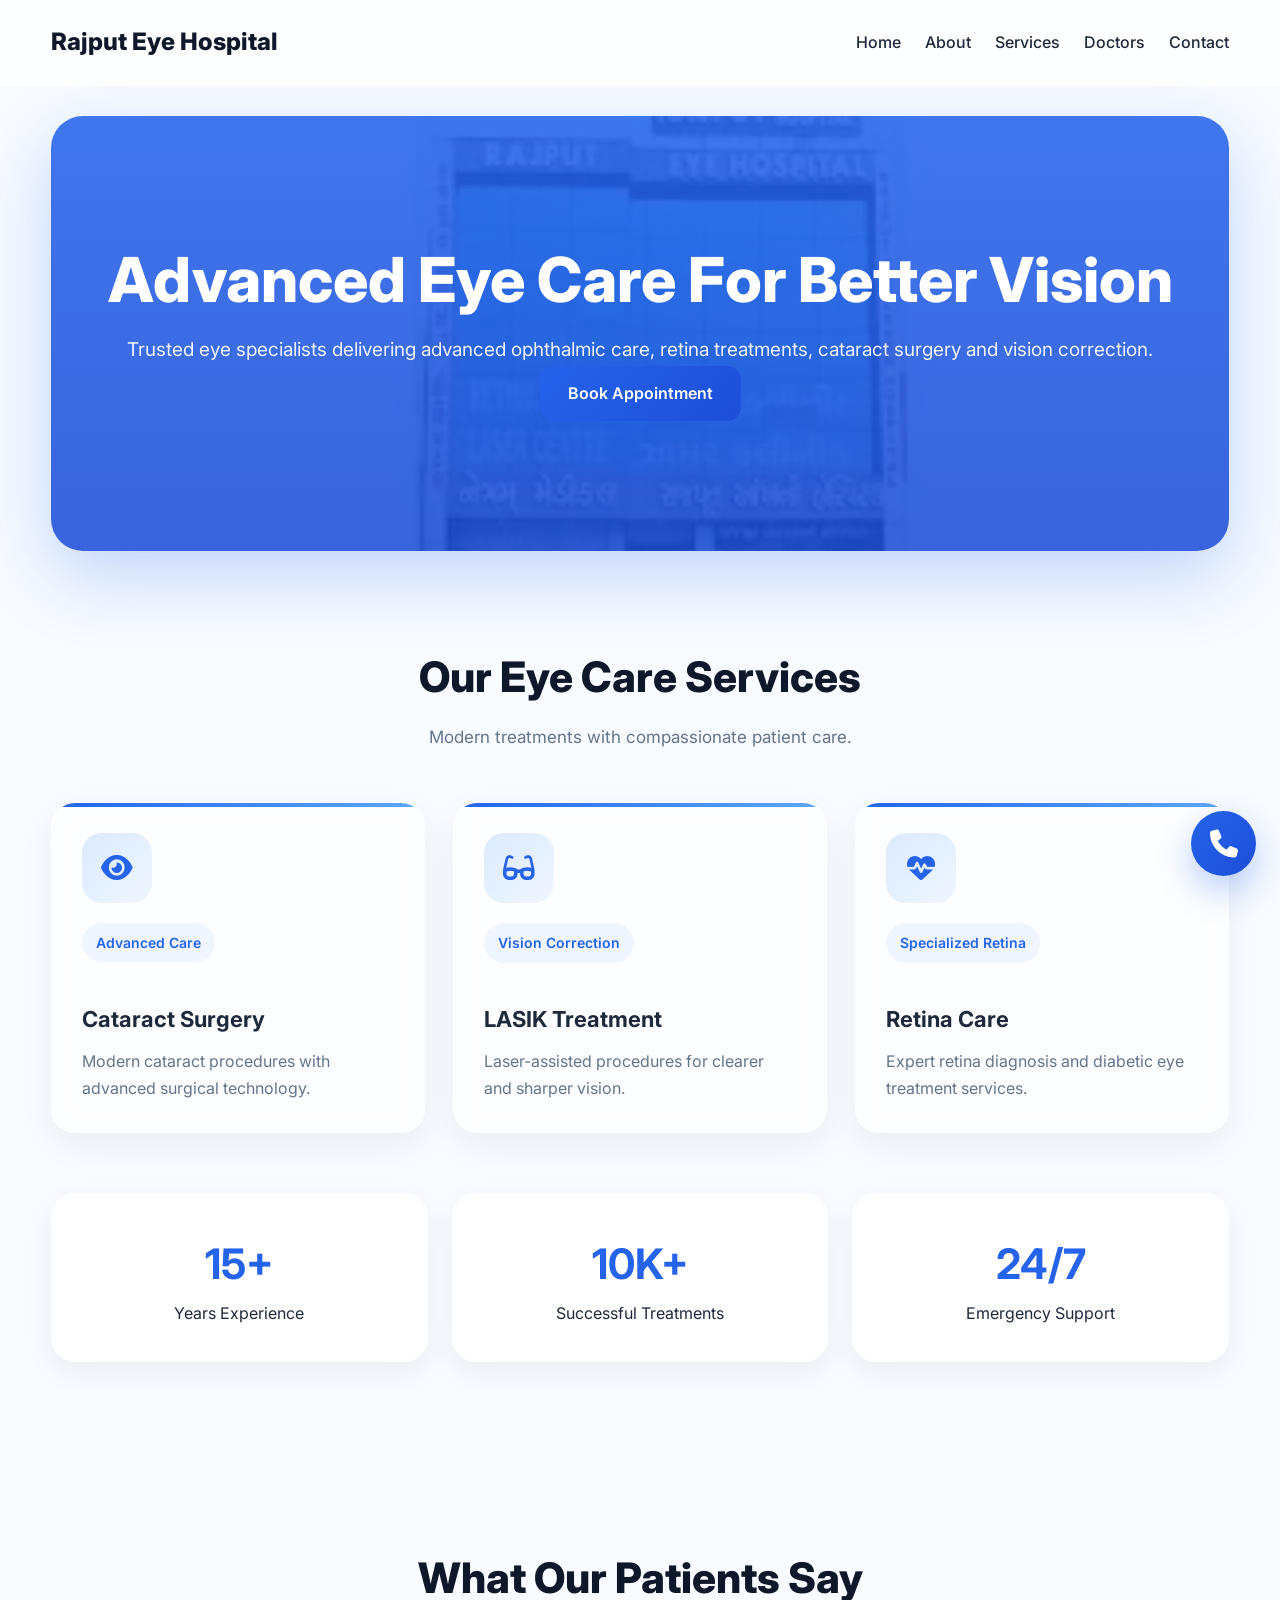
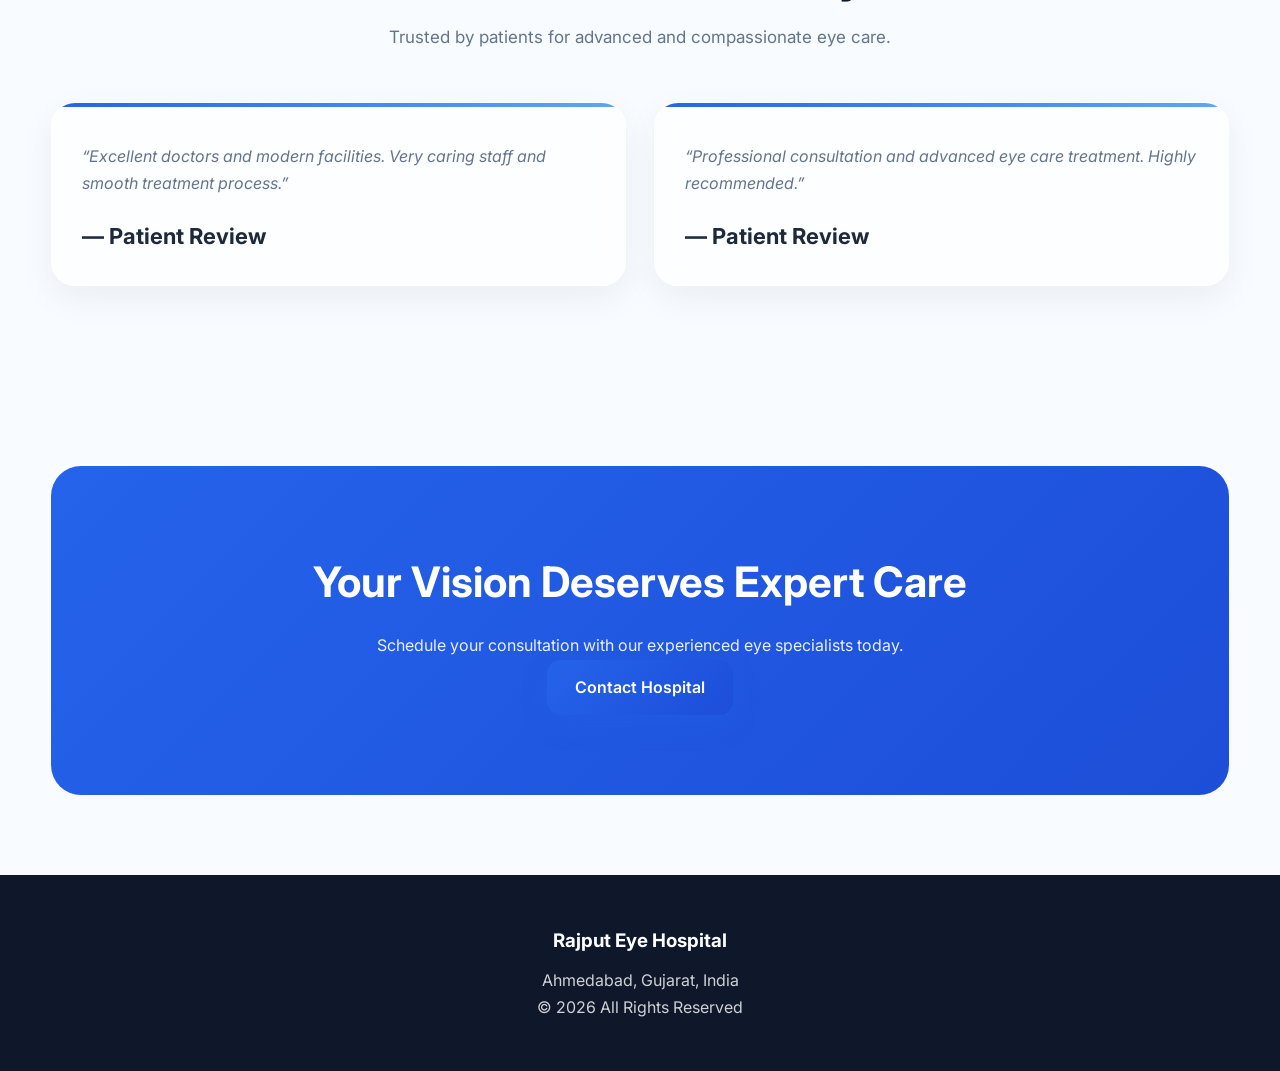
==== commit 6fdd76f6: "Merge branch 'main' of https://github.com/Gayatri2247/hospital-website" ====
--- a/index.html
+++ b/index.html
@@ -1,14 +1,14 @@
 <!DOCTYPE html>
-<html>
+<html lang="en">
+
 <head>
+  <meta charset="UTF-8">
+  <meta name="viewport" content="width=device-width, initial-scale=1.0">
   <title>Rajput Eye Hospital</title>
-<<<<<<< Updated upstream
+
   <meta name="viewport" content="width=device-width, initial-scale=1">
   <link rel="stylesheet" href="css/style.css">
-<link rel="stylesheet" href="css/layout.css">
-<link rel="stylesheet" href="css/components.css">
-<link rel="stylesheet" href="css/responsive.css">
-=======
+
 
 <link rel="stylesheet" href="./css/style.css">
 <link rel="stylesheet" href="./css/layout.css">
@@ -16,66 +16,176 @@
 <link rel="stylesheet" href="./css/responsive.css">
   <link rel="stylesheet"
 href="https://cdnjs.cloudflare.com/ajax/libs/font-awesome/6.5.1/css/all.min.css">
->>>>>>> Stashed changes
+
 </head>
 
 <body>
 
-<div class="container">
+  <header class="navbar">
+    <div class="container nav-container">
+      <div class="logo">Rajput Eye Hospital</div>
 
-  <!-- NAV -->
-  <div class="nav">
-    <div><b>Rajput Eye Hospital</b></div>
-    <div>
-      <a href="index.html">Home</a>
-      <a href="about.html">About</a>
-      <a href="doctors.html">Doctors</a>
-      <a href="services.html">Services</a>
-      <a href="contact.html">Contact</a>
+      <div class="nav-links">
+        <a href="index.html">Home</a>
+        <a href="about.html">About</a>
+        <a href="services.html">Services</a>
+        <a href="doctors.html">Doctors</a>
+        <a href="contact.html">Contact</a>
+      </div>
     </div>
+  </header>
+
+  <main class="container">
+
+    <section class="hero">
+      <h1>Advanced Eye Care For Better Vision</h1>
+
+      <p>
+        Trusted eye specialists delivering advanced ophthalmic care,
+        retina treatments, cataract surgery and vision correction.
+      </p>
+
+      <a href="contact.html" class="btn-primary">
+        Book Appointment
+      </a>
+    </section>
+
+    <section class="section">
+
+      <div class="section-title">
+        <h2>Our Eye Care Services</h2>
+        <p>Modern treatments with compassionate patient care.</p>
+      </div>
+
+<div class="grid">
+
+  <div class="card">
+
+    <div class="icon-circle">
+      <i class="fa-solid fa-eye"></i>
+    </div>
+
+    <span class="badge">Advanced Care</span>
+
+    <h3>Cataract Surgery</h3>
+
+    <p>
+      Modern cataract procedures with advanced surgical technology.
+    </p>
+
   </div>
 
-  <!-- HERO -->
-  <section class="hero">
-    <h1>Clear Vision. Better Life.</h1>
-    <p>Advanced eye care with trusted specialists in Ahmedabad.</p>
-    <a class="btn" href="contact.html">Book Appointment</a>
-  </section>
+  <div class="card">
 
-  <!-- TRUST -->
-  <section class="section">
-    <h2>Why Patients Trust Us</h2>
+    <div class="icon-circle">
+      <i class="fa-solid fa-glasses"></i>
+    </div>
 
-    <div class="grid">
-      <div class="card">15+ Years Experience</div>
-      <div class="card">Advanced Laser Technology</div>
-      <div class="card">10,000+ Successful Surgeries</div>
+    <span class="badge">Vision Correction</span>
+
+    <h3>LASIK Treatment</h3>
+
+    <p>
+      Laser-assisted procedures for clearer and sharper vision.
+    </p>
+
+  </div>
+
+  <div class="card">
+
+    <div class="icon-circle">
+      <i class="fa-solid fa-heart-pulse"></i>
     </div>
-  </section>
 
-  <!-- SERVICES PREVIEW -->
-  <section class="section">
-    <h2>Our Services</h2>
+    <span class="badge">Specialized Retina</span>
 
-    <div class="grid">
-      <div class="card">Cataract Surgery</div>
-      <div class="card">LASIK Surgery</div>
-      <div class="card">Retina Treatment</div>
-      <div class="card">Glaucoma Care</div>
-    </div>
-  </section>
+    <h3>Retina Care</h3>
 
-  <!-- CTA -->
-  <section class="cta">
-    <h2>Need Eye Consultation?</h2>
-    <p>Book your appointment today</p>
-    <a class="btn" href="contact.html">Contact Now</a>
-  </section>
+    <p>
+      Expert retina diagnosis and diabetic eye treatment services.
+    </p>
 
-  <footer>© 2026 Rajput Eye Hospital</footer>
+  </div>
 
 </div>
 
-<script src="js/script.js"></script>
+      <div class="stats">
+
+        <div class="stat-box">
+          <h2>15+</h2>
+          <p>Years Experience</p>
+        </div>
+
+        <div class="stat-box">
+          <h2>10K+</h2>
+          <p>Successful Treatments</p>
+        </div>
+
+        <div class="stat-box">
+          <h2>24/7</h2>
+          <p>Emergency Support</p>
+        </div>
+
+      </div>
+
+    </section>
+<section class="section">
+
+  <div class="section-title">
+    <h2>What Our Patients Say</h2>
+
+    <p>
+      Trusted by patients for advanced and compassionate eye care.
+    </p>
+  </div>
+
+  <div class="grid">
+
+    <div class="card">
+      <p class="testimonial">
+        “Excellent doctors and modern facilities.
+        Very caring staff and smooth treatment process.”
+      </p>
+
+      <h3>— Patient Review</h3>
+    </div>
+
+    <div class="card">
+      <p class="testimonial">
+        “Professional consultation and advanced eye care treatment.
+        Highly recommended.”
+      </p>
+
+      <h3>— Patient Review</h3>
+    </div>
+
+  </div>
+
+</section>
+    <section class="cta">
+      <h2>Your Vision Deserves Expert Care</h2>
+
+      <p>
+        Schedule your consultation with our experienced eye specialists today.
+      </p>
+
+      <a href="contact.html" class="btn-primary">
+        Contact Hospital
+      </a>
+    </section>
+
+  </main>
+
+  <footer>
+    <div class="footer-content">
+      <h3>Rajput Eye Hospital</h3>
+      <p>Ahmedabad, Gujarat, India</p>
+      <p>© 2026 All Rights Reserved</p>
+    </div>
+  </footer>
+  <a href="contact.html" class="floating-contact">
+  <i class="fa-solid fa-phone"></i>
+</a>
+
 </body>
 </html>
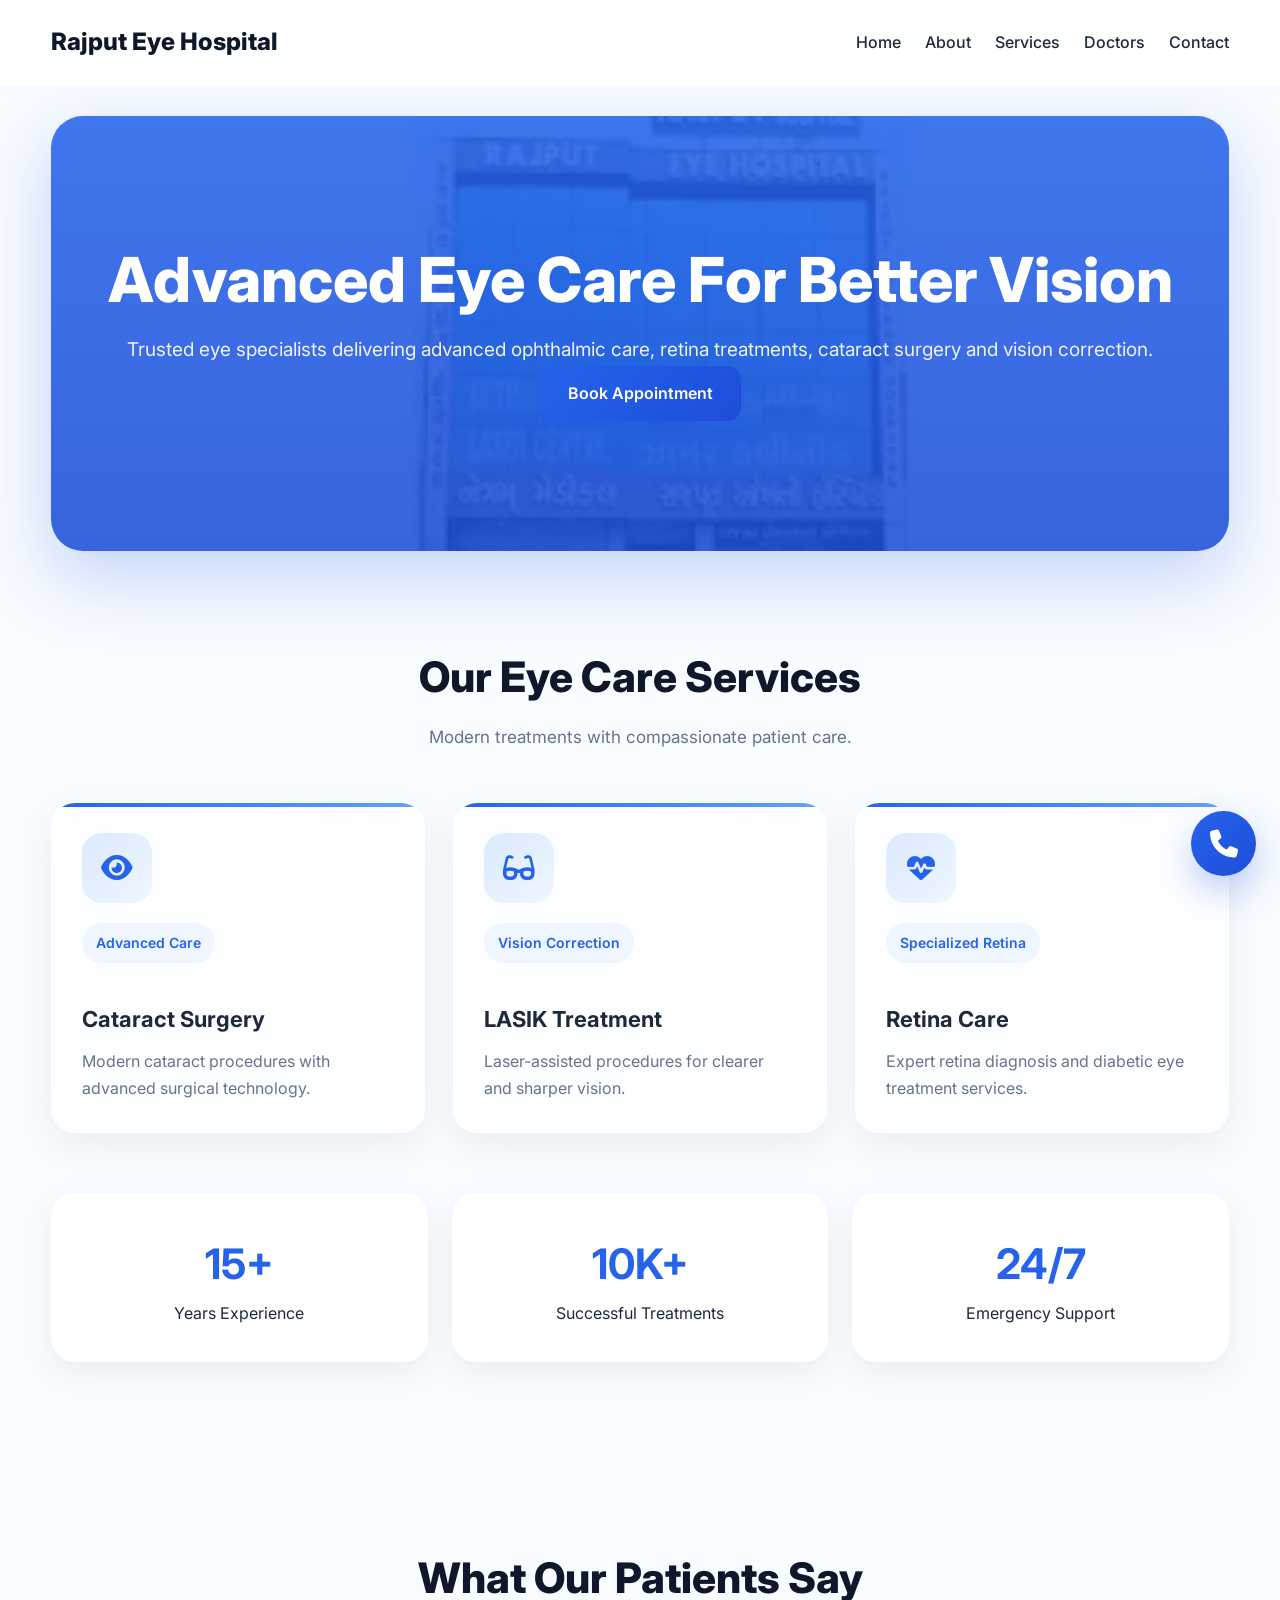
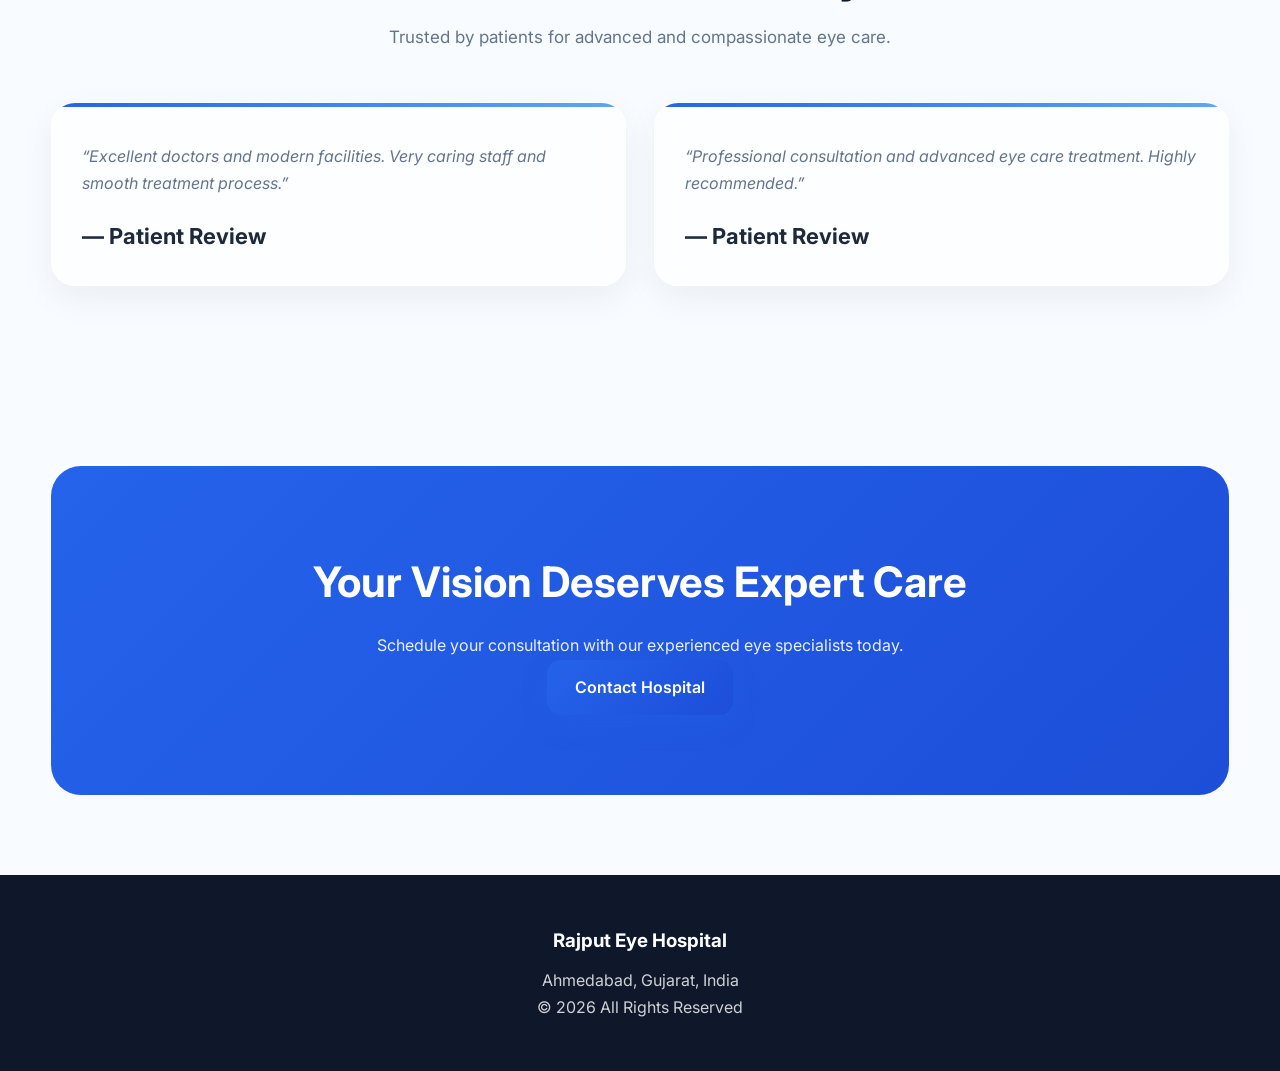
==== commit 60910b0d: "Update" ====
--- a/index.html
+++ b/index.html
@@ -7,9 +7,6 @@
   <title>Rajput Eye Hospital</title>
 
   <meta name="viewport" content="width=device-width, initial-scale=1">
-  <link rel="stylesheet" href="css/style.css">
-
-
 <link rel="stylesheet" href="./css/style.css">
 <link rel="stylesheet" href="./css/layout.css">
 <link rel="stylesheet" href="./css/components.css">
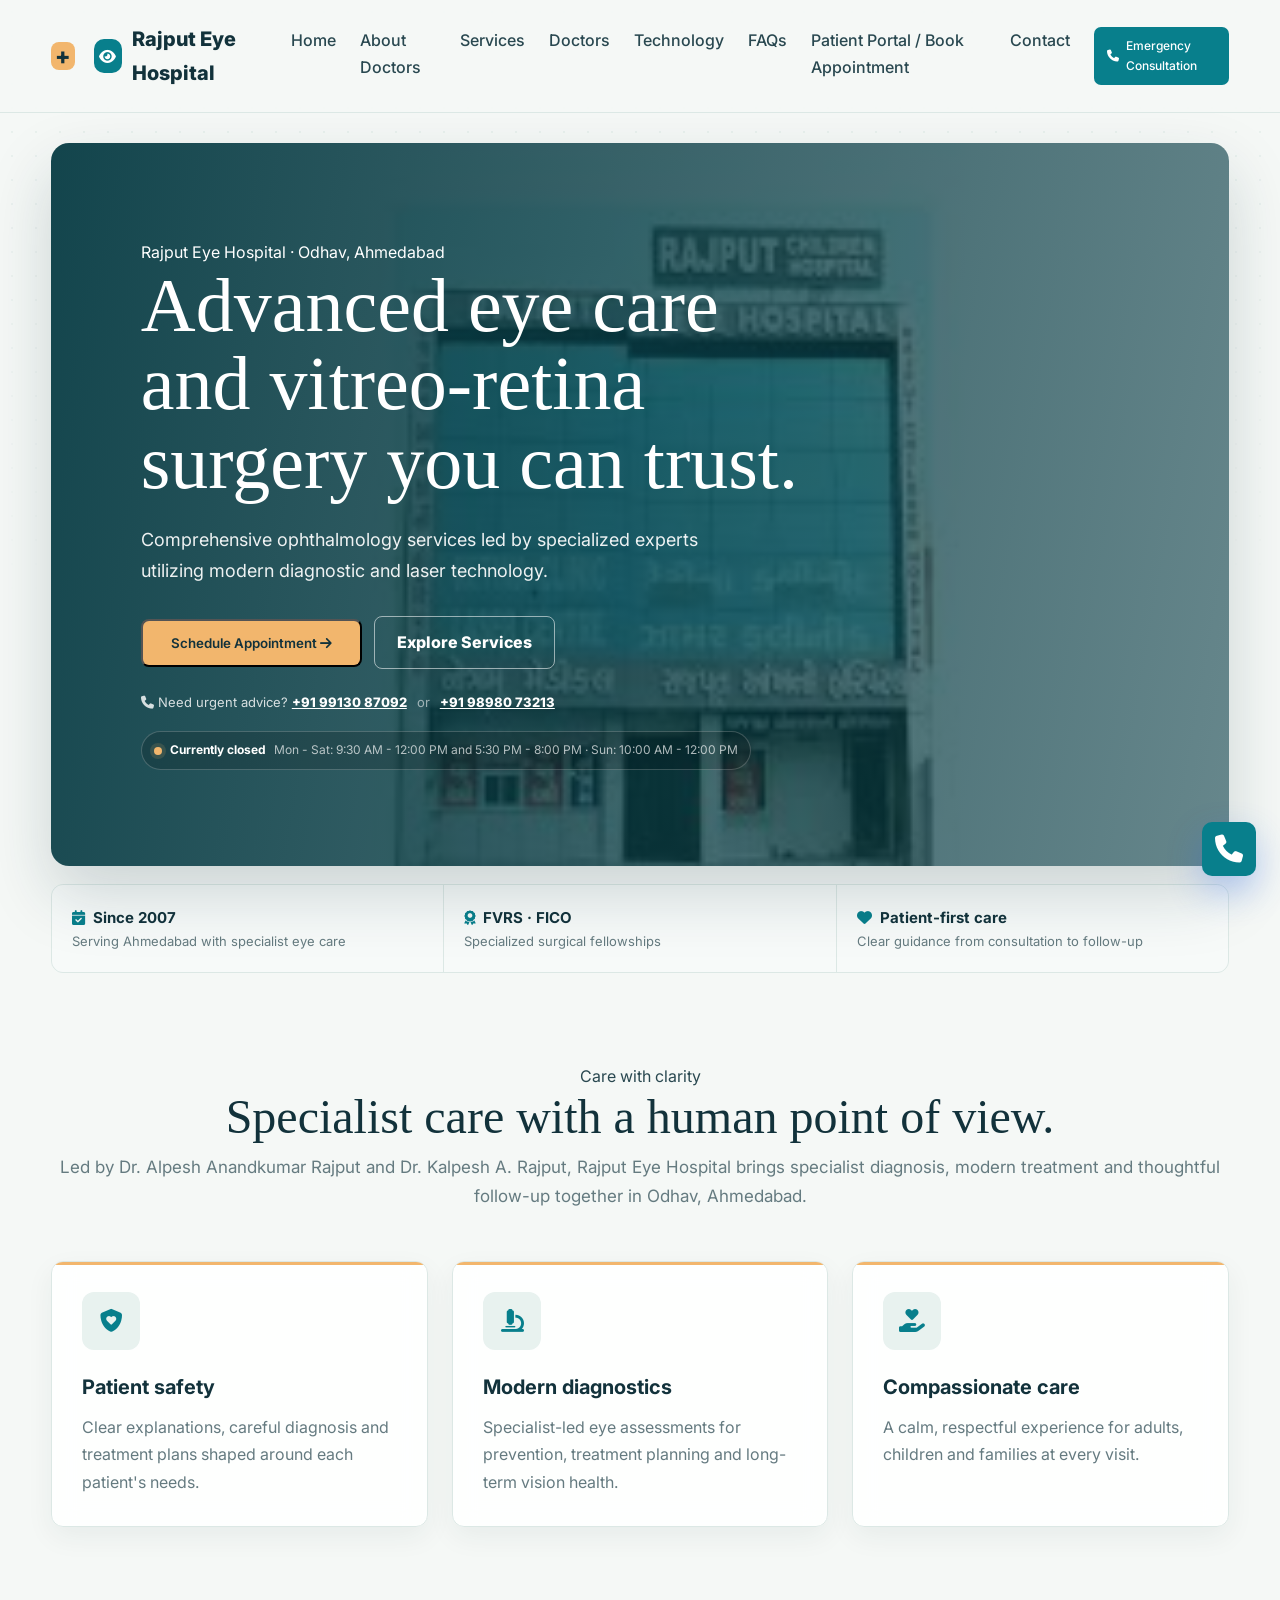
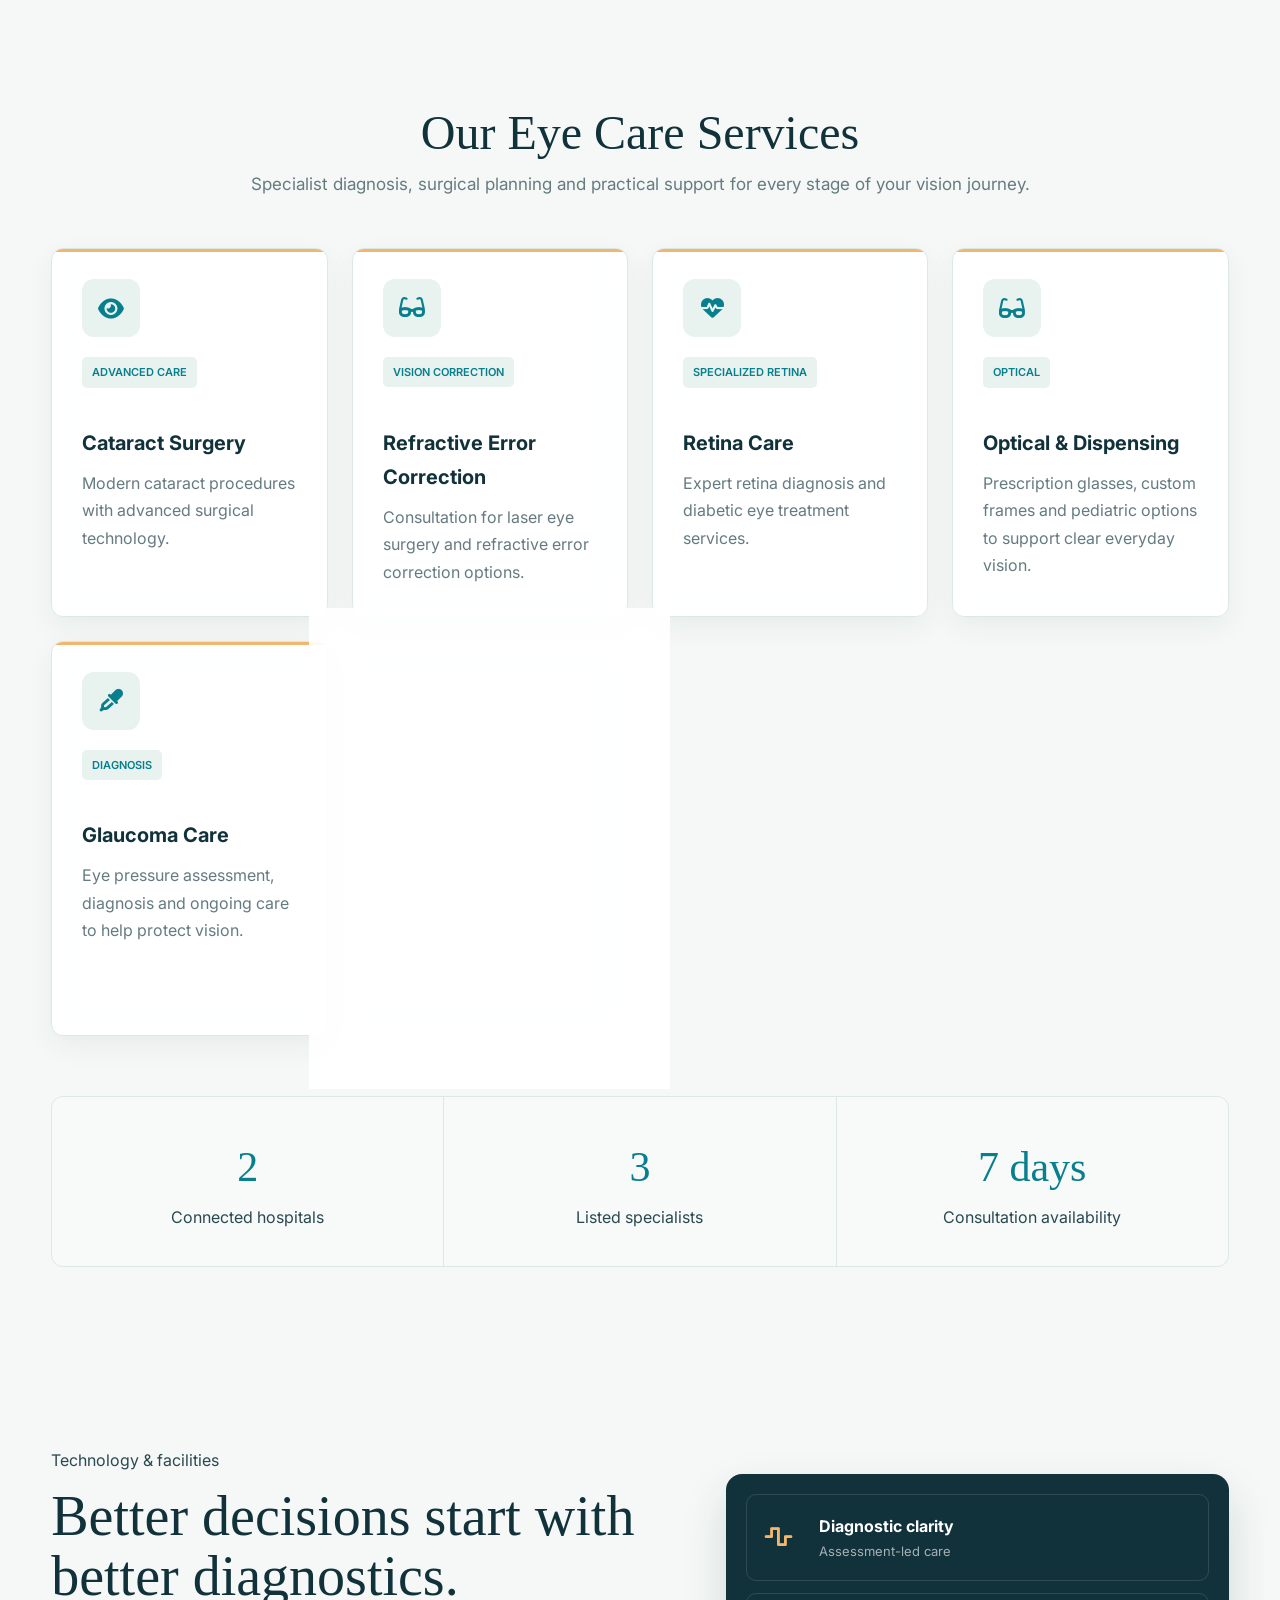
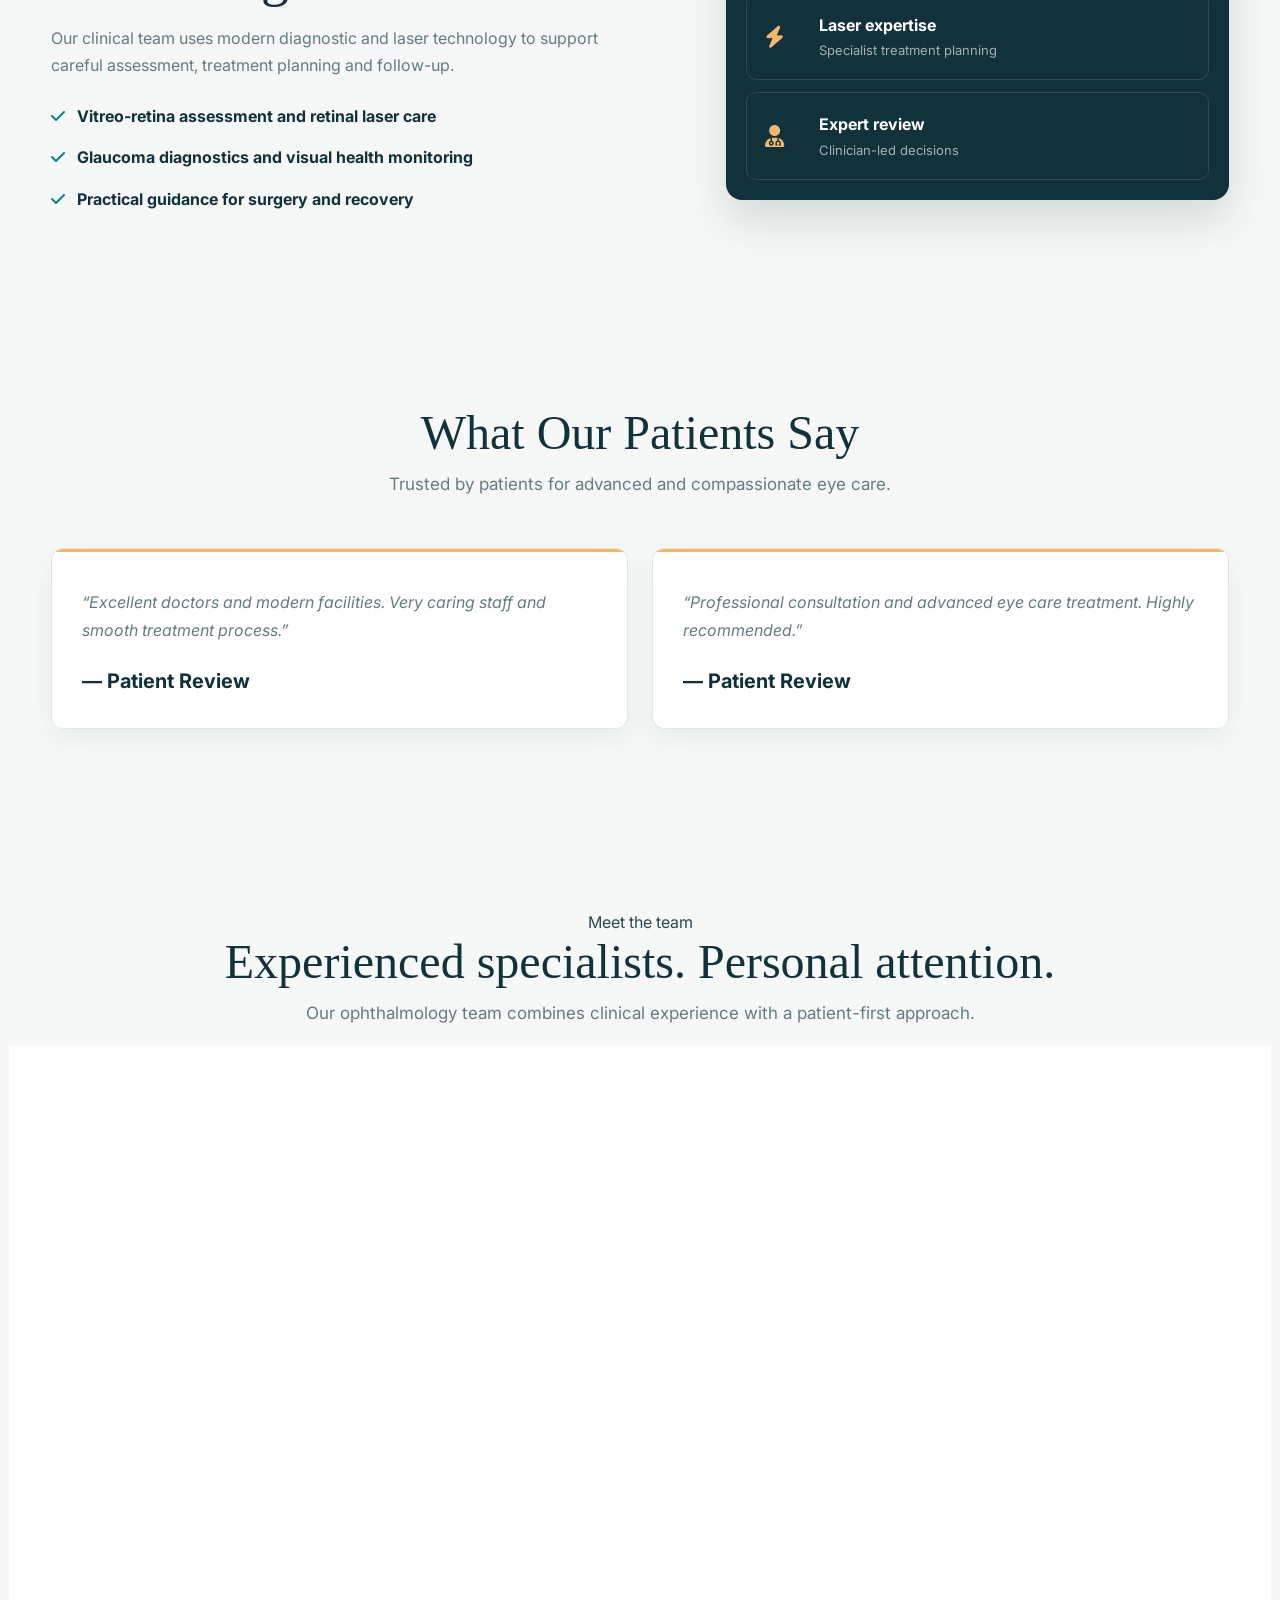
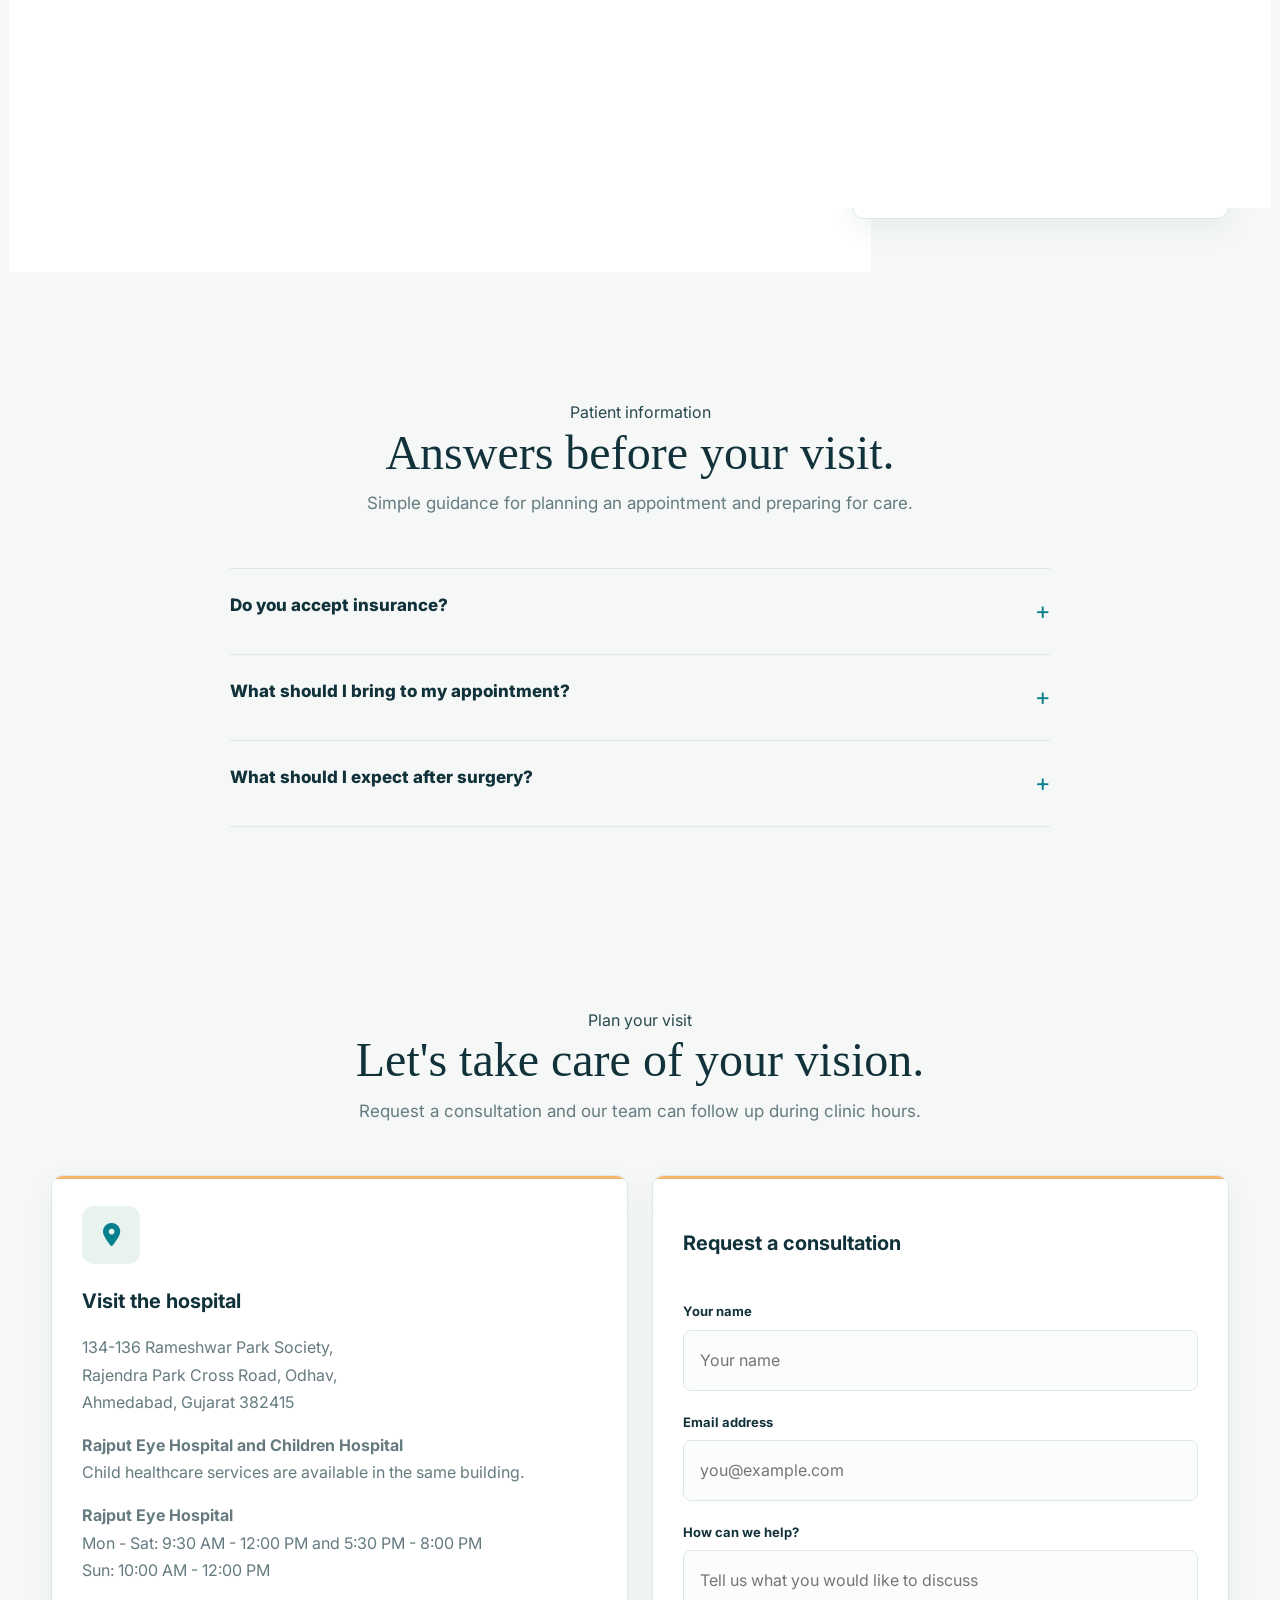
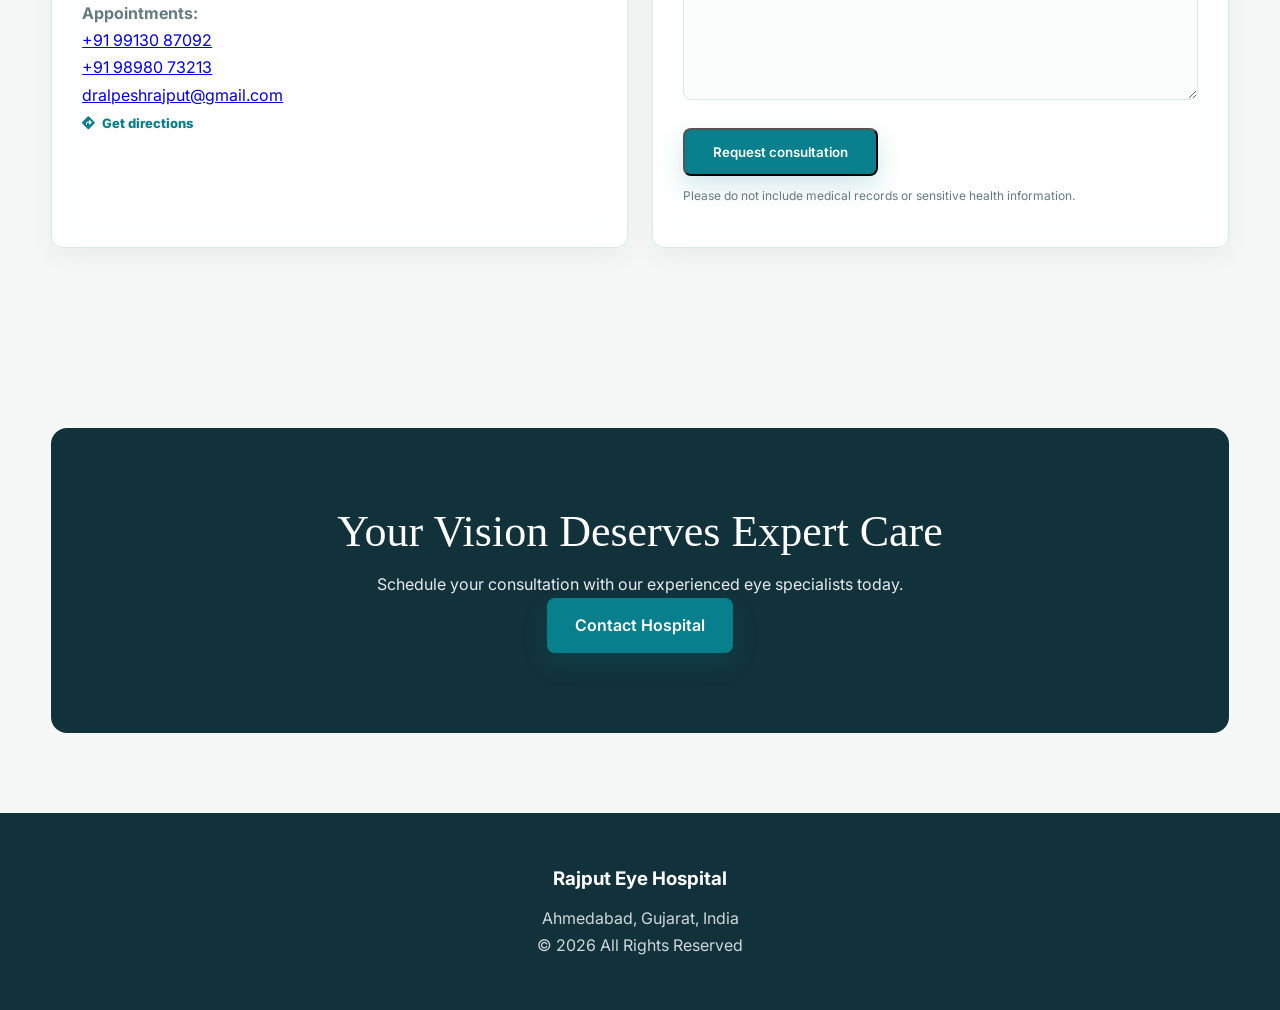
==== commit 0d1d74af: "Design update" ====
--- a/index.html
+++ b/index.html
@@ -7,6 +7,8 @@
   <title>Rajput Eye Hospital</title>
 
   <meta name="viewport" content="width=device-width, initial-scale=1">
+  <meta name="description" content="Rajput Eye Hospital in Odhav, Ahmedabad provides specialist eye care, cataract, retina and vision services.">
+  <meta name="referrer" content="strict-origin-when-cross-origin">
 <link rel="stylesheet" href="./css/style.css">
 <link rel="stylesheet" href="./css/layout.css">
 <link rel="stylesheet" href="./css/components.css">
@@ -20,38 +22,64 @@
 
   <header class="navbar">
     <div class="container nav-container">
-      <div class="logo">Rajput Eye Hospital</div>
+      <a class="logo" href="#home" aria-label="Rajput Eye Hospital home"><span class="logo-mark" aria-hidden="true"><i class="fa-solid fa-eye"></i></span>Rajput Eye Hospital</a>
 
       <div class="nav-links">
-        <a href="index.html">Home</a>
-        <a href="about.html">About</a>
-        <a href="services.html">Services</a>
-        <a href="doctors.html">Doctors</a>
-        <a href="contact.html">Contact</a>
+        <a href="#home">Home</a>
+        <a href="#about">About Doctors</a>
+        <a href="#services">Services</a>
+        <a href="#doctors">Doctors</a>
+        <a href="#technology">Technology</a>
+        <a href="#faq">FAQs</a>
+        <a href="#contact">Patient Portal / Book Appointment</a>
+        <a href="#contact">Contact</a>
+        <a class="nav-cta" href="tel:+919913087092"><i class="fa-solid fa-phone" aria-hidden="true"></i> Emergency Consultation</a>
       </div>
     </div>
   </header>
 
   <main class="container">
 
-    <section class="hero">
-      <h1>Advanced Eye Care For Better Vision</h1>
+    <section class="hero" id="home">
+      <span class="eyebrow">Rajput Eye Hospital · Odhav, Ahmedabad</span>
+      <h1>Advanced eye care and vitreo-retina surgery you can trust.</h1>
 
       <p>
-        Trusted eye specialists delivering advanced ophthalmic care,
-        retina treatments, cataract surgery and vision correction.
+        Comprehensive ophthalmology services led by specialized experts utilizing modern diagnostic and laser technology.
       </p>
 
-      <a href="contact.html" class="btn-primary">
-        Book Appointment
-      </a>
-    </section>
-
-    <section class="section">
+      <div class="hero-actions">
+        <button class="btn-primary" type="button" data-open-booking>Schedule Appointment <i class="fa-solid fa-arrow-right" aria-hidden="true"></i></button>
+        <a href="#services" class="btn-secondary">Explore Services</a>
+      </div>
+      <div class="hero-phone"><i class="fa-solid fa-phone" aria-hidden="true"></i> Need urgent advice? <a href="tel:+919913087092">+91 99130 87092</a> <span>or</span> <a href="tel:+919898073213">+91 98980 73213</a></div>
+      <div class="clinic-status" aria-live="polite"><span class="status-dot" aria-hidden="true"></span><strong data-clinic-status>Checking clinic status</strong><span data-clinic-hours>Mon - Sat: 9:30 AM - 12:00 PM and 5:30 PM - 8:00 PM · Sun: 10:00 AM - 12:00 PM</span></div>
+    </section>
+
+    <div class="trust-strip" aria-label="Hospital highlights">
+      <div class="trust-item"><strong><i class="fa-solid fa-calendar-check" aria-hidden="true"></i> Since 2007</strong><span>Serving Ahmedabad with specialist eye care</span></div>
+      <div class="trust-item"><strong><i class="fa-solid fa-award" aria-hidden="true"></i> FVRS · FICO</strong><span>Specialized surgical fellowships</span></div>
+      <div class="trust-item"><strong><i class="fa-solid fa-heart" aria-hidden="true"></i> Patient-first care</strong><span>Clear guidance from consultation to follow-up</span></div>
+    </div>
+
+    <section class="section" id="about">
+      <div class="section-title">
+        <span class="eyebrow">Care with clarity</span>
+        <h2>Specialist care with a human point of view.</h2>
+        <p>Led by Dr. Alpesh Anandkumar Rajput and Dr. Kalpesh A. Rajput, Rajput Eye Hospital brings specialist diagnosis, modern treatment and thoughtful follow-up together in Odhav, Ahmedabad.</p>
+      </div>
+      <div class="grid">
+        <div class="card feature-card"><div class="icon-circle"><i class="fa-solid fa-shield-heart" aria-hidden="true"></i></div><h3>Patient safety</h3><p>Clear explanations, careful diagnosis and treatment plans shaped around each patient's needs.</p></div>
+        <div class="card feature-card"><div class="icon-circle"><i class="fa-solid fa-microscope" aria-hidden="true"></i></div><h3>Modern diagnostics</h3><p>Specialist-led eye assessments for prevention, treatment planning and long-term vision health.</p></div>
+        <div class="card feature-card"><div class="icon-circle"><i class="fa-solid fa-hand-holding-heart" aria-hidden="true"></i></div><h3>Compassionate care</h3><p>A calm, respectful experience for adults, children and families at every visit.</p></div>
+      </div>
+    </section>
+
+    <section class="section" id="services">
 
       <div class="section-title">
         <h2>Our Eye Care Services</h2>
-        <p>Modern treatments with compassionate patient care.</p>
+        <p>Specialist diagnosis, surgical planning and practical support for every stage of your vision journey.</p>
       </div>
 
 <div class="grid">
@@ -80,10 +108,10 @@
 
     <span class="badge">Vision Correction</span>
 
-    <h3>LASIK Treatment</h3>
+    <h3>Refractive Error Correction</h3>
 
     <p>
-      Laser-assisted procedures for clearer and sharper vision.
+      Consultation for laser eye surgery and refractive error correction options.
     </p>
 
   </div>
@@ -104,27 +132,68 @@
 
   </div>
 
+  <div class="card">
+    <div class="icon-circle"><i class="fa-solid fa-glasses" aria-hidden="true"></i></div>
+    <span class="badge">Optical</span>
+    <h3>Optical &amp; Dispensing</h3>
+    <p>Prescription glasses, custom frames and pediatric options to support clear everyday vision.</p>
+  </div>
+
+  <div class="card">
+    <div class="icon-circle"><i class="fa-solid fa-eye-dropper" aria-hidden="true"></i></div>
+    <span class="badge">Diagnosis</span>
+    <h3>Glaucoma Care</h3>
+    <p>Eye pressure assessment, diagnosis and ongoing care to help protect vision.</p>
+  </div>
+
+  <div class="card">
+    <div class="icon-circle"><i class="fa-solid fa-clipboard-check" aria-hidden="true"></i></div>
+    <span class="badge">Prevention</span>
+    <h3>Routine Eye Examinations</h3>
+    <p>Comprehensive eye checkups and visual assessments for ongoing eye health.</p>
+  </div>
+
 </div>
 
       <div class="stats">
 
         <div class="stat-box">
-          <h2>15+</h2>
-          <p>Years Experience</p>
+            <h2>2</h2>
+            <p>Connected hospitals</p>
         </div>
 
         <div class="stat-box">
-          <h2>10K+</h2>
-          <p>Successful Treatments</p>
+          <h2>3</h2>
+          <p>Listed specialists</p>
         </div>
 
         <div class="stat-box">
-          <h2>24/7</h2>
-          <p>Emergency Support</p>
-        </div>
-
-      </div>
-
+          <h2>7 days</h2>
+          <p>Consultation availability</p>
+        </div>
+
+      </div>
+
+    </section>
+
+    <section class="section technology-section" id="technology">
+      <div class="split-section">
+        <div>
+          <span class="eyebrow">Technology &amp; facilities</span>
+          <h2>Better decisions start with better diagnostics.</h2>
+          <p>Our clinical team uses modern diagnostic and laser technology to support careful assessment, treatment planning and follow-up.</p>
+          <ul class="check-list">
+            <li><i class="fa-solid fa-check" aria-hidden="true"></i> Vitreo-retina assessment and retinal laser care</li>
+            <li><i class="fa-solid fa-check" aria-hidden="true"></i> Glaucoma diagnostics and visual health monitoring</li>
+            <li><i class="fa-solid fa-check" aria-hidden="true"></i> Practical guidance for surgery and recovery</li>
+          </ul>
+        </div>
+        <div class="technology-panel" aria-label="Eye care technology highlights">
+          <div><i class="fa-solid fa-wave-square" aria-hidden="true"></i><strong>Diagnostic clarity</strong><span>Assessment-led care</span></div>
+          <div><i class="fa-solid fa-bolt" aria-hidden="true"></i><strong>Laser expertise</strong><span>Specialist treatment planning</span></div>
+          <div><i class="fa-solid fa-user-doctor" aria-hidden="true"></i><strong>Expert review</strong><span>Clinician-led decisions</span></div>
+        </div>
+      </div>
     </section>
 <section class="section">
 
@@ -158,7 +227,85 @@
 
   </div>
 
-</section>
+    </section>
+
+    <section class="section" id="doctors">
+      <div class="section-title">
+        <span class="eyebrow">Meet the team</span>
+        <h2>Experienced specialists. Personal attention.</h2>
+        <p>Our ophthalmology team combines clinical experience with a patient-first approach.</p>
+      </div>
+      <div class="grid">
+        <article class="card doctor-card">
+          <img class="doctor-image" src="images/doctor1.jpg" alt="Dr. Alpesh Anandkumar Rajput">
+          <h3>Dr. Alpesh Anandkumar Rajput</h3>
+          <p>Ophthalmologist and vitreo-retina surgeon. Super-specialties include vitreo-retina surgery, uvea, trauma, ROP and laser surgery.</p>
+          <p><strong>Qualifications:</strong> MBBS, DOMS, FICO, FVRS, FMRD</p>
+          <p><strong>Consultation:</strong> Typically 9:00 AM - 12:30 PM and 5:30 PM - 8:00 PM.</p>
+          <button class="btn-card" type="button" data-open-booking data-doctor="Dr. Alpesh Anandkumar Rajput">Book with Dr. Alpesh <i class="fa-solid fa-arrow-right" aria-hidden="true"></i></button>
+        </article>
+        <article class="card doctor-card">
+          <img class="doctor-image" src="images/doctor2.jpg" alt="Dr. Kalpesh A. Rajput">
+          <h3>Dr. Kalpesh A. Rajput</h3>
+          <p>Ophthalmologist providing general eye care, retinal disorder assessment, diabetic eye care and diagnostics.</p>
+          <p><strong>Qualification:</strong> MBBS</p>
+          <p><strong>Consultation:</strong> 9:00 AM - 12:30 PM and 5:30 PM - 8:00 PM.</p>
+          <button class="btn-card" type="button" data-open-booking data-doctor="Dr. Kalpesh A. Rajput">Book with Dr. Kalpesh <i class="fa-solid fa-arrow-right" aria-hidden="true"></i></button>
+        </article>
+        <article class="card doctor-card">
+          <img class="doctor-image" src="images/doctor3.png" alt="Dr. Manorama Rajput, pediatrician">
+          <h3>Dr. Manorama Rajput</h3>
+          <p>Practicing pediatrician at Rajput Eye Hospital and Children Hospital in Ahmedabad, located in the same building.</p>
+        </article>
+      </div>
+    </section>
+
+    <section class="section faq-section" id="faq">
+      <div class="section-title">
+        <span class="eyebrow">Patient information</span>
+        <h2>Answers before your visit.</h2>
+        <p>Simple guidance for planning an appointment and preparing for care.</p>
+      </div>
+      <div class="faq-list">
+        <details><summary>Do you accept insurance?</summary><p>Please call <a href="tel:+919913087092">+91 99130 87092</a> or <a href="tel:+919898073213">+91 98980 73213</a> to confirm current insurance and payment arrangements before your visit.</p></details>
+        <details><summary>What should I bring to my appointment?</summary><p>Bring previous eye reports, current prescriptions, medication details and any referral documents relevant to your visit.</p></details>
+        <details><summary>What should I expect after surgery?</summary><p>Your doctor will explain the recovery plan, follow-up schedule, medication instructions and warning signs specific to your procedure.</p></details>
+      </div>
+    </section>
+
+    <section class="section" id="contact">
+      <div class="section-title">
+        <span class="eyebrow">Plan your visit</span>
+        <h2>Let's take care of your vision.</h2>
+        <p>Request a consultation and our team can follow up during clinic hours.</p>
+      </div>
+      <div class="grid contact-grid">
+        <div class="card">
+          <div class="icon-circle"><i class="fa-solid fa-location-dot" aria-hidden="true"></i></div>
+          <h3>Visit the hospital</h3>
+          <p>134-136 Rameshwar Park Society,<br>Rajendra Park Cross Road, Odhav,<br>Ahmedabad, Gujarat 382415</p>
+          <p><strong>Rajput Eye Hospital and Children Hospital</strong><br>Child healthcare services are available in the same building.</p>
+          <p><strong>Rajput Eye Hospital</strong><br>Mon - Sat: 9:30 AM - 12:00 PM and 5:30 PM - 8:00 PM<br>Sun: 10:00 AM - 12:00 PM</p>
+          <p><strong>Appointments:</strong><br><a href="tel:+919913087092">+91 99130 87092</a><br><a href="tel:+919898073213">+91 98980 73213</a><br><a href="mailto:dralpeshrajput@gmail.com">dralpeshrajput@gmail.com</a></p>
+          <a class="directions-link" href="https://www.google.com/maps/search/?api=1&amp;query=Rajput+Eye+Hospital+Odhav+Ahmedabad" target="_blank" rel="noopener noreferrer"><i class="fa-solid fa-diamond-turn-right" aria-hidden="true"></i> Get directions</a>
+        </div>
+        <div class="card">
+          <h3>Request a consultation</h3>
+          <form id="appointment-form">
+            <label class="form-label" for="name">Your name</label>
+            <input id="name" name="name" type="text" autocomplete="name" required maxlength="80" placeholder="Your name">
+            <label class="form-label" for="email">Email address</label>
+            <input id="email" name="email" type="email" autocomplete="email" required maxlength="120" placeholder="you@example.com">
+            <label class="form-label" for="message">How can we help?</label>
+            <textarea id="message" name="message" required maxlength="1000" placeholder="Tell us what you would like to discuss"></textarea>
+            <button class="btn-primary" type="submit">Request consultation</button>
+            <p class="form-note">Please do not include medical records or sensitive health information.</p>
+            <p id="form-status" class="form-status" role="status" aria-live="polite"></p>
+          </form>
+        </div>
+      </div>
+    </section>
+
     <section class="cta">
       <h2>Your Vision Deserves Expert Care</h2>
 
@@ -166,12 +313,78 @@
         Schedule your consultation with our experienced eye specialists today.
       </p>
 
-      <a href="contact.html" class="btn-primary">
+      <a href="#contact" class="btn-primary">
         Contact Hospital
       </a>
     </section>
 
   </main>
+
+  <div class="modal-backdrop" id="booking-modal" hidden>
+    <section class="booking-modal" role="dialog" aria-modal="true" aria-labelledby="booking-title">
+      <button class="modal-close" type="button" data-close-booking aria-label="Close appointment booking"><i class="fa-solid fa-xmark" aria-hidden="true"></i></button>
+      <div class="booking-progress" aria-label="Booking progress"><span class="is-active" data-step-dot="1"></span><span data-step-dot="2"></span><span data-step-dot="3"></span></div>
+      <div class="booking-step is-active" data-step="1">
+        <span class="eyebrow">Appointment request</span>
+        <h2 id="booking-title">Choose your specialist.</h2>
+        <p class="modal-intro">Tell us who you would like to consult. The hospital team will confirm availability by phone.</p>
+        <label class="form-label" for="booking-service">Select service</label>
+        <select id="booking-service" required>
+          <option value="">Choose a service</option>
+          <option>Cataract Evaluation</option>
+          <option>Vitreo-Retina Care &amp; Laser Surgery</option>
+          <option>Glaucoma Management</option>
+          <option>Routine Comprehensive Eye Checkup</option>
+          <option>Optical &amp; Dispensing Services</option>
+        </select>
+        <label class="form-label" for="booking-doctor">Select doctor</label>
+        <select id="booking-doctor" required>
+          <option value="">Choose a doctor</option>
+          <option>Dr. Alpesh Anandkumar Rajput</option>
+          <option>Dr. Kalpesh A. Rajput</option>
+          <option>Dr. Manorama Rajput</option>
+        </select>
+        <button class="btn-primary modal-next" type="button" data-next-step="2">Continue <i class="fa-solid fa-arrow-right" aria-hidden="true"></i></button>
+      </div>
+      <div class="booking-step" data-step="2" hidden>
+        <span class="eyebrow">Preferred timing</span>
+        <h2>When works for you?</h2>
+        <p class="modal-intro">Choose a preferred consultation window. The team will confirm the exact time.</p>
+        <div class="slot-options">
+          <label class="slot-option"><input type="radio" name="booking-slot" value="Morning: 09:00 AM - 12:30 PM"><span><strong>Morning</strong><small>09:00 AM - 12:30 PM</small></span></label>
+          <label class="slot-option"><input type="radio" name="booking-slot" value="Evening: 05:30 PM - 08:00 PM"><span><strong>Evening</strong><small>05:30 PM - 08:00 PM</small></span></label>
+        </div>
+        <label class="form-label" for="booking-date">Preferred date</label>
+        <input id="booking-date" type="date" required>
+        <div class="modal-actions"><button class="btn-text" type="button" data-previous-step="1">Back</button><button class="btn-primary modal-next" type="button" data-next-step="3">Continue <i class="fa-solid fa-arrow-right" aria-hidden="true"></i></button></div>
+      </div>
+      <div class="booking-step" data-step="3" hidden>
+        <span class="eyebrow">Almost there</span>
+        <h2>Share a few details.</h2>
+        <p class="modal-intro">Please avoid sending medical records or sensitive health information through this form.</p>
+        <label class="form-label" for="booking-name">Your name</label>
+        <input id="booking-name" type="text" autocomplete="name" required maxlength="80" placeholder="Your name">
+        <label class="form-label" for="booking-phone">Phone number</label>
+        <input id="booking-phone" type="tel" autocomplete="tel" required maxlength="20" placeholder="Your phone number">
+        <label class="form-label" for="booking-symptoms">What would you like help with?</label>
+        <textarea id="booking-symptoms" maxlength="500" required placeholder="For example: routine checkup, cataract consultation, retina review"></textarea>
+        <div class="modal-actions"><button class="btn-text" type="button" data-previous-step="2">Back</button><button class="btn-primary" type="button" data-submit-booking>Send request</button></div>
+      </div>
+      <div class="booking-step booking-success" data-step="success" hidden>
+        <div class="success-icon"><i class="fa-solid fa-check" aria-hidden="true"></i></div>
+        <h2>Request received.</h2>
+        <p id="booking-summary">Please call the hospital to confirm your appointment request.</p>
+        <a class="btn-primary" href="tel:+919913087092">Call appointment desk</a>
+        <a class="whatsapp-link" data-whatsapp-link href="https://wa.me/919898073213" target="_blank" rel="noopener noreferrer"><i class="fa-brands fa-whatsapp" aria-hidden="true"></i> Continue in WhatsApp</a>
+      </div>
+    </section>
+  </div>
+
+  <div class="mobile-action-bar" aria-label="Quick patient actions">
+    <a href="tel:+919913087092"><i class="fa-solid fa-phone" aria-hidden="true"></i><span>Call</span></a>
+    <button type="button" data-open-booking><i class="fa-solid fa-calendar-check" aria-hidden="true"></i><span>Book</span></button>
+    <a href="https://wa.me/919898073213" target="_blank" rel="noopener noreferrer"><i class="fa-brands fa-whatsapp" aria-hidden="true"></i><span>WhatsApp</span></a>
+  </div>
 
   <footer>
     <div class="footer-content">
@@ -180,9 +393,10 @@
       <p>© 2026 All Rights Reserved</p>
     </div>
   </footer>
-  <a href="contact.html" class="floating-contact">
+  <a href="#contact" class="floating-contact" aria-label="Go to appointment form">
   <i class="fa-solid fa-phone"></i>
 </a>
 
+<script src="js/script.js" defer></script>
 </body>
 </html>
--- a/css/responsive.css
+++ b/css/responsive.css
@@ -26,4 +26,32 @@
     font-size:30px;
   }
 
-}+}
+
+/* Shared refreshed visual system */
+:root{--primary:#087f8c;--primary-dark:#05616b;--accent:#f2b66d;--dark:#12323b;--text:#294850;--muted:#657b80;--bg:#f5f8f6;--border:#dce8e5;--soft:#e8f2ef}
+*{font-family:'Manrope','Inter',sans-serif}
+body{background:var(--bg);color:var(--text)}
+body::before{content:"";position:fixed;inset:0;pointer-events:none;opacity:.35;background-image:radial-gradient(#c9ddd8 1px,transparent 1px);background-size:24px 24px;mask-image:linear-gradient(to bottom,black,transparent 70%);z-index:-1}
+.logo{display:flex;align-items:center;font-size:20px;color:var(--dark)}
+.logo::before{content:'+';display:inline-grid;place-items:center;width:28px;height:28px;margin-right:9px;border-radius:8px;background:var(--accent);color:var(--dark);font-size:23px;line-height:1}
+.navbar{background:rgba(245,248,246,.92);border-bottom:1px solid var(--border)}
+.nav-links a[aria-current="page"]{color:var(--primary);font-weight:800}
+.section-title h2,.cta h2{font-family:'DM Serif Display',serif;font-weight:400;line-height:1.1}
+.section-title h2{font-size:48px;color:var(--dark)}
+.hero{position:relative;overflow:hidden;text-align:left;padding:96px clamp(24px,7vw,90px);border-radius:18px;background:linear-gradient(100deg,rgba(9,61,69,.96),rgba(9,61,69,.62)),url('../images/hospital.jpg') center/cover;box-shadow:0 28px 65px rgba(18,50,59,.18)}
+.hero h1{max-width:700px;font-family:'DM Serif Display',serif;font-size:clamp(44px,6vw,76px);font-weight:400;line-height:1.03}.hero p{max-width:620px;margin:24px 0 30px;font-size:18px}.hero .btn-primary{background:var(--accent);color:var(--dark);box-shadow:none}
+.btn-primary{background:var(--primary);border-radius:8px;box-shadow:0 10px 25px rgba(8,127,140,.18)}.btn-primary:hover{background:var(--primary-dark);transform:translateY(-2px)}
+.grid{gap:24px}.card{background:rgba(255,255,255,.9);border:1px solid var(--border);border-radius:12px;box-shadow:0 10px 28px rgba(18,50,59,.06);padding:30px}.card::before{height:3px;background:var(--accent)}.card:hover{transform:translateY(-5px);box-shadow:0 18px 36px rgba(18,50,59,.11)}.card h3{color:var(--dark);font-size:20px}.card:hover h3{color:var(--primary)}
+.icon-circle{width:58px;height:58px;border-radius:12px;background:var(--soft);color:var(--primary);font-size:23px}.badge{background:var(--soft);color:var(--primary);border-radius:5px;padding:6px 10px;font-size:11px;text-transform:uppercase}
+.stats{gap:1px;background:var(--border);border:1px solid var(--border);border-radius:12px;overflow:hidden}.stat-box{border-radius:0;background:rgba(255,255,255,.78);box-shadow:none}.stat-box h2{font-family:'DM Serif Display',serif;font-weight:400;color:var(--primary)}
+.cta{border-radius:16px;background:var(--dark)}.cta h2{font-size:44px}.map-wrapper{border-radius:12px;border:1px solid var(--border)}
+input,textarea,select{font:inherit;color:var(--text);border-radius:8px;border:1px solid var(--border);background:#fbfdfc}input:focus,textarea:focus,select:focus{border-color:var(--primary);box-shadow:0 0 0 3px rgba(8,127,140,.12);outline:none}.form-label{display:block;margin:0 0 7px;font-size:13px;font-weight:700;color:var(--dark)}.form-note{color:var(--muted);font-size:12px}.form-status{margin-top:16px;color:var(--primary);font-weight:700}
+.floating-contact{width:54px;height:54px;border-radius:10px;background:var(--primary)}
+a:focus-visible,button:focus-visible,input:focus-visible,textarea:focus-visible,select:focus-visible{outline:3px solid var(--accent);outline-offset:3px}
+.trust-strip{display:grid;grid-template-columns:repeat(3,1fr);gap:1px;margin:18px 0 0;background:var(--border);border:1px solid var(--border);border-radius:12px;overflow:hidden}.trust-item{padding:20px;background:rgba(255,255,255,.78)}.trust-item strong{display:block;color:var(--dark);font-size:15px}.trust-item span{display:block;color:var(--muted);font-size:13px}
+.page-header{padding:74px 0 10px}.page-header h1{font-family:'DM Serif Display',serif;color:var(--dark);font-size:clamp(42px,6vw,64px);font-weight:400;line-height:1.05}.page-header p{max-width:620px;margin-top:14px;color:var(--muted);font-size:17px}.section[id]{scroll-margin-top:92px}
+.logo{text-decoration:none;gap:10px}.logo-mark{display:inline-grid;place-items:center;width:34px;height:34px;border-radius:10px;background:var(--primary);color:#fff;font-size:15px}.nav-cta{display:inline-flex!important;align-items:center;gap:7px;background:var(--primary);color:#fff!important;padding:9px 13px;border-radius:7px;font-size:12px!important}.nav-cta::after{display:none}.hero{min-height:560px;display:flex;flex-direction:column;justify-content:center}.hero-actions{display:flex;align-items:center;gap:12px;flex-wrap:wrap}.hero-phone{margin-top:22px;font-size:13px;color:rgba(255,255,255,.82)}.hero-phone a{color:#fff;font-weight:800}.hero-phone span{margin:0 6px;color:rgba(255,255,255,.55)}.btn-secondary{display:inline-block;border:1px solid rgba(255,255,255,.55);border-radius:8px;padding:12px 22px;color:#fff;text-decoration:none;font-weight:800}.btn-secondary:hover{background:rgba(255,255,255,.12)}.trust-item strong{display:flex;align-items:center;gap:8px}.trust-item i{color:var(--primary)}.feature-card{min-height:210px}.doctor-card{display:flex;flex-direction:column}.doctor-card .btn-card{margin-top:auto}.btn-card{border:0;background:transparent;color:var(--primary);font:inherit;font-size:13px;font-weight:800;text-align:left;padding:16px 0 0;cursor:pointer}.btn-card:hover{color:var(--primary-dark)}.btn-card i{margin-left:5px}.split-section{display:grid;grid-template-columns:1.1fr .9fr;gap:60px;align-items:center}.split-section h2{font-family:'DM Serif Display',serif;color:var(--dark);font-size:clamp(38px,5vw,56px);font-weight:400;line-height:1.08;margin:12px 0 18px}.split-section>div>p{color:var(--muted);max-width:560px}.check-list{list-style:none;padding:0;margin:24px 0 0}.check-list li{display:flex;gap:12px;align-items:flex-start;margin:14px 0;color:var(--dark);font-weight:700}.check-list i{color:var(--primary);margin-top:5px}.technology-panel{display:grid;gap:12px;background:var(--dark);padding:20px;border-radius:16px;box-shadow:0 20px 45px rgba(18,50,59,.15)}.technology-panel div{display:grid;grid-template-columns:42px 1fr;column-gap:12px;align-items:center;padding:18px;border:1px solid rgba(255,255,255,.12);border-radius:10px}.technology-panel i{grid-row:span 2;color:var(--accent);font-size:22px}.technology-panel strong{color:#fff}.technology-panel span{color:rgba(255,255,255,.62);font-size:13px}.directions-link{display:inline-flex;align-items:center;gap:7px;color:var(--primary);font-weight:800;font-size:13px;text-decoration:none}.contact-grid .card>p{margin-top:16px}.faq-list{max-width:820px;margin:0 auto}.faq-list details{border-top:1px solid var(--border);padding:22px 0}.faq-list details:last-child{border-bottom:1px solid var(--border)}.faq-list summary{cursor:pointer;list-style:none;color:var(--dark);font-size:17px;font-weight:800;display:flex;justify-content:space-between;gap:20px}.faq-list summary::-webkit-details-marker{display:none}.faq-list summary::after{content:'+';color:var(--primary);font-size:24px;font-weight:400}.faq-list details[open] summary::after{content:'-'} .faq-list details p{max-width:720px;color:var(--muted);margin:12px 30px 0 0}.modal-backdrop{position:fixed;inset:0;z-index:2000;display:grid;place-items:center;padding:20px;background:rgba(18,50,59,.64);backdrop-filter:blur(8px)}.modal-backdrop[hidden]{display:none}.booking-modal{position:relative;width:min(100%,560px);max-height:calc(100vh - 40px);overflow:auto;border-radius:16px;background:#fff;padding:38px;box-shadow:0 30px 80px rgba(0,0,0,.25)}.modal-close{position:absolute;top:16px;right:16px;width:36px;height:36px;border:1px solid var(--border);border-radius:8px;background:#fff;color:var(--dark);cursor:pointer}.booking-progress{display:flex;gap:7px;margin:0 0 28px}.booking-progress span{height:4px;flex:1;border-radius:4px;background:var(--border)}.booking-progress span.is-active{background:var(--primary)}.booking-step h2{font-family:'DM Serif Display',serif;color:var(--dark);font-size:38px;font-weight:400;line-height:1.1;margin:10px 0}.modal-intro{color:var(--muted);margin-bottom:24px}.modal-next{margin-top:8px}.modal-actions{display:flex;justify-content:space-between;align-items:center;margin-top:12px}.btn-text{border:0;background:transparent;color:var(--primary);font:inherit;font-weight:800;cursor:pointer;padding:12px 0}.slot-options{display:grid;gap:12px;margin-bottom:16px}.slot-option{display:flex;align-items:center;gap:12px;border:1px solid var(--border);border-radius:9px;padding:16px;cursor:pointer}.slot-option:has(input:checked){border-color:var(--primary);background:var(--soft)}.slot-option input{width:auto;margin:0}.slot-option span{display:grid;gap:2px}.slot-option small{color:var(--muted)}.success-icon{display:grid;place-items:center;width:58px;height:58px;border-radius:50%;background:var(--soft);color:var(--primary);font-size:24px}.booking-success .btn-primary{margin-top:18px}
+.clinic-status{display:flex;align-items:center;gap:8px;margin-top:18px;width:fit-content;padding:8px 12px;border:1px solid rgba(255,255,255,.2);border-radius:999px;background:rgba(0,0,0,.16);font-size:12px}.clinic-status strong{color:#fff}.clinic-status>span:last-child{color:rgba(255,255,255,.68)}.status-dot{width:8px;height:8px;border-radius:50%;background:#f2b66d;box-shadow:0 0 0 4px rgba(242,182,109,.14)}.status-dot.is-open{background:#76d5a4;box-shadow:0 0 0 4px rgba(118,213,164,.16)}.whatsapp-link{display:flex;align-items:center;justify-content:center;gap:8px;margin-top:14px;color:#168b55;font-weight:800;text-decoration:none}.mobile-action-bar{display:none}
+@media(max-width:768px){.nav-container{padding:16px 0;flex-wrap:wrap}.nav-links{display:none;width:100%;padding-top:12px;flex-direction:column;gap:14px}.nav-links.is-open{display:flex}.menu-toggle{display:block;margin-left:auto;border:1px solid var(--border);border-radius:7px;padding:8px 11px;background:#fff;color:var(--dark);font:inherit;font-weight:700;cursor:pointer}.trust-strip{grid-template-columns:1fr}.hero{padding:70px 24px 85px;min-height:520px}.hero p{font-size:16px}.hero-phone{line-height:1.9}.hero-phone span{display:none}.hero-phone a{display:inline-block;margin-right:8px}.clinic-status{align-items:flex-start;flex-wrap:wrap;border-radius:12px}.clinic-status>span:last-child{flex-basis:100%;margin-left:16px}.section{padding:65px 0}.section-title h2{font-size:38px}.cta h2{font-size:36px}.split-section{grid-template-columns:1fr;gap:28px}.booking-modal{padding:30px 22px}.booking-modal h2{font-size:34px}.modal-backdrop{padding:12px}.contact-grid .card{min-width:0}.mobile-action-bar{position:fixed;display:grid;grid-template-columns:repeat(3,1fr);left:10px;right:10px;bottom:10px;z-index:1100;padding:7px;border:1px solid var(--border);border-radius:12px;background:rgba(255,255,255,.95);box-shadow:0 12px 35px rgba(18,50,59,.2);backdrop-filter:blur(12px)}.mobile-action-bar a,.mobile-action-bar button{display:flex;flex-direction:column;align-items:center;gap:3px;border:0;background:transparent;color:var(--dark);font:inherit;font-size:11px;font-weight:800;text-decoration:none;padding:6px;cursor:pointer}.mobile-action-bar a:first-child i,.mobile-action-bar button i{color:var(--primary)}.mobile-action-bar a:last-child i{color:#168b55}.mobile-action-bar i{font-size:17px}.floating-contact{bottom:82px}}
+@media(min-width:769px){.menu-toggle{display:none}}
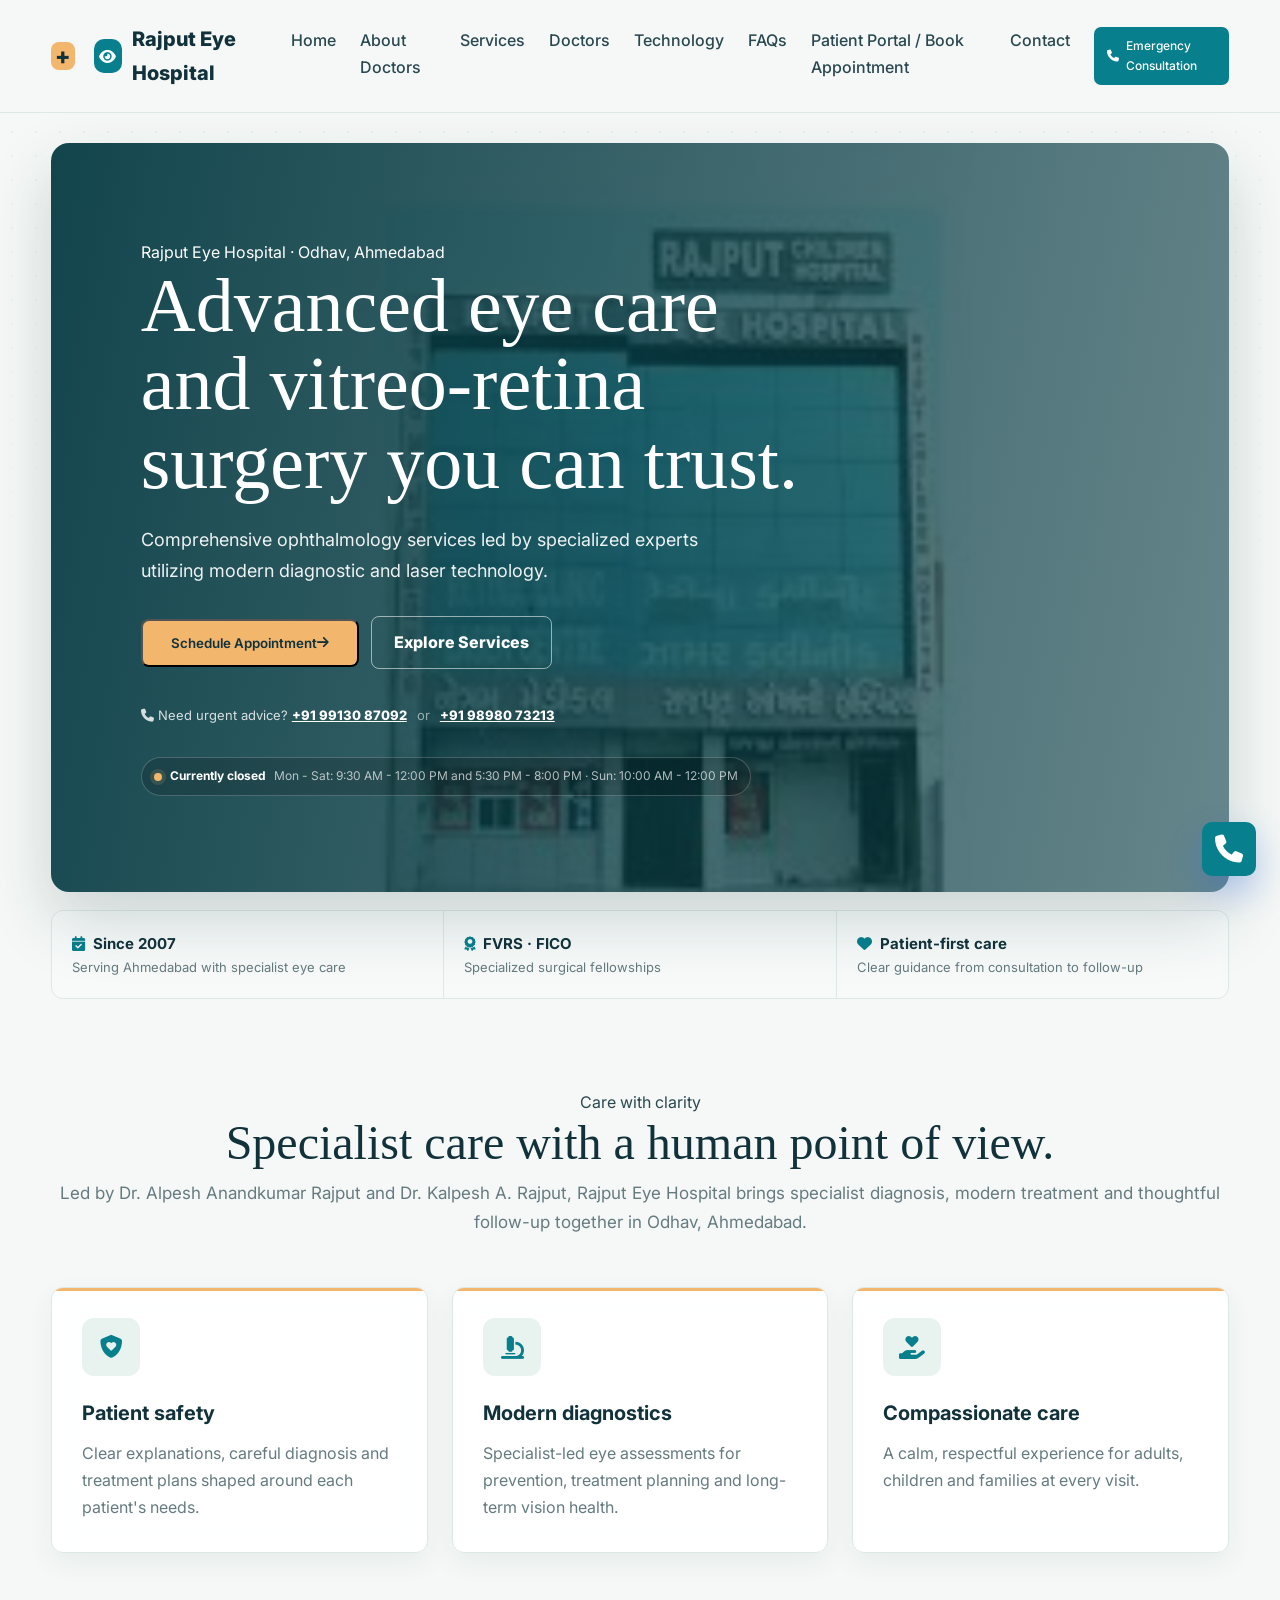
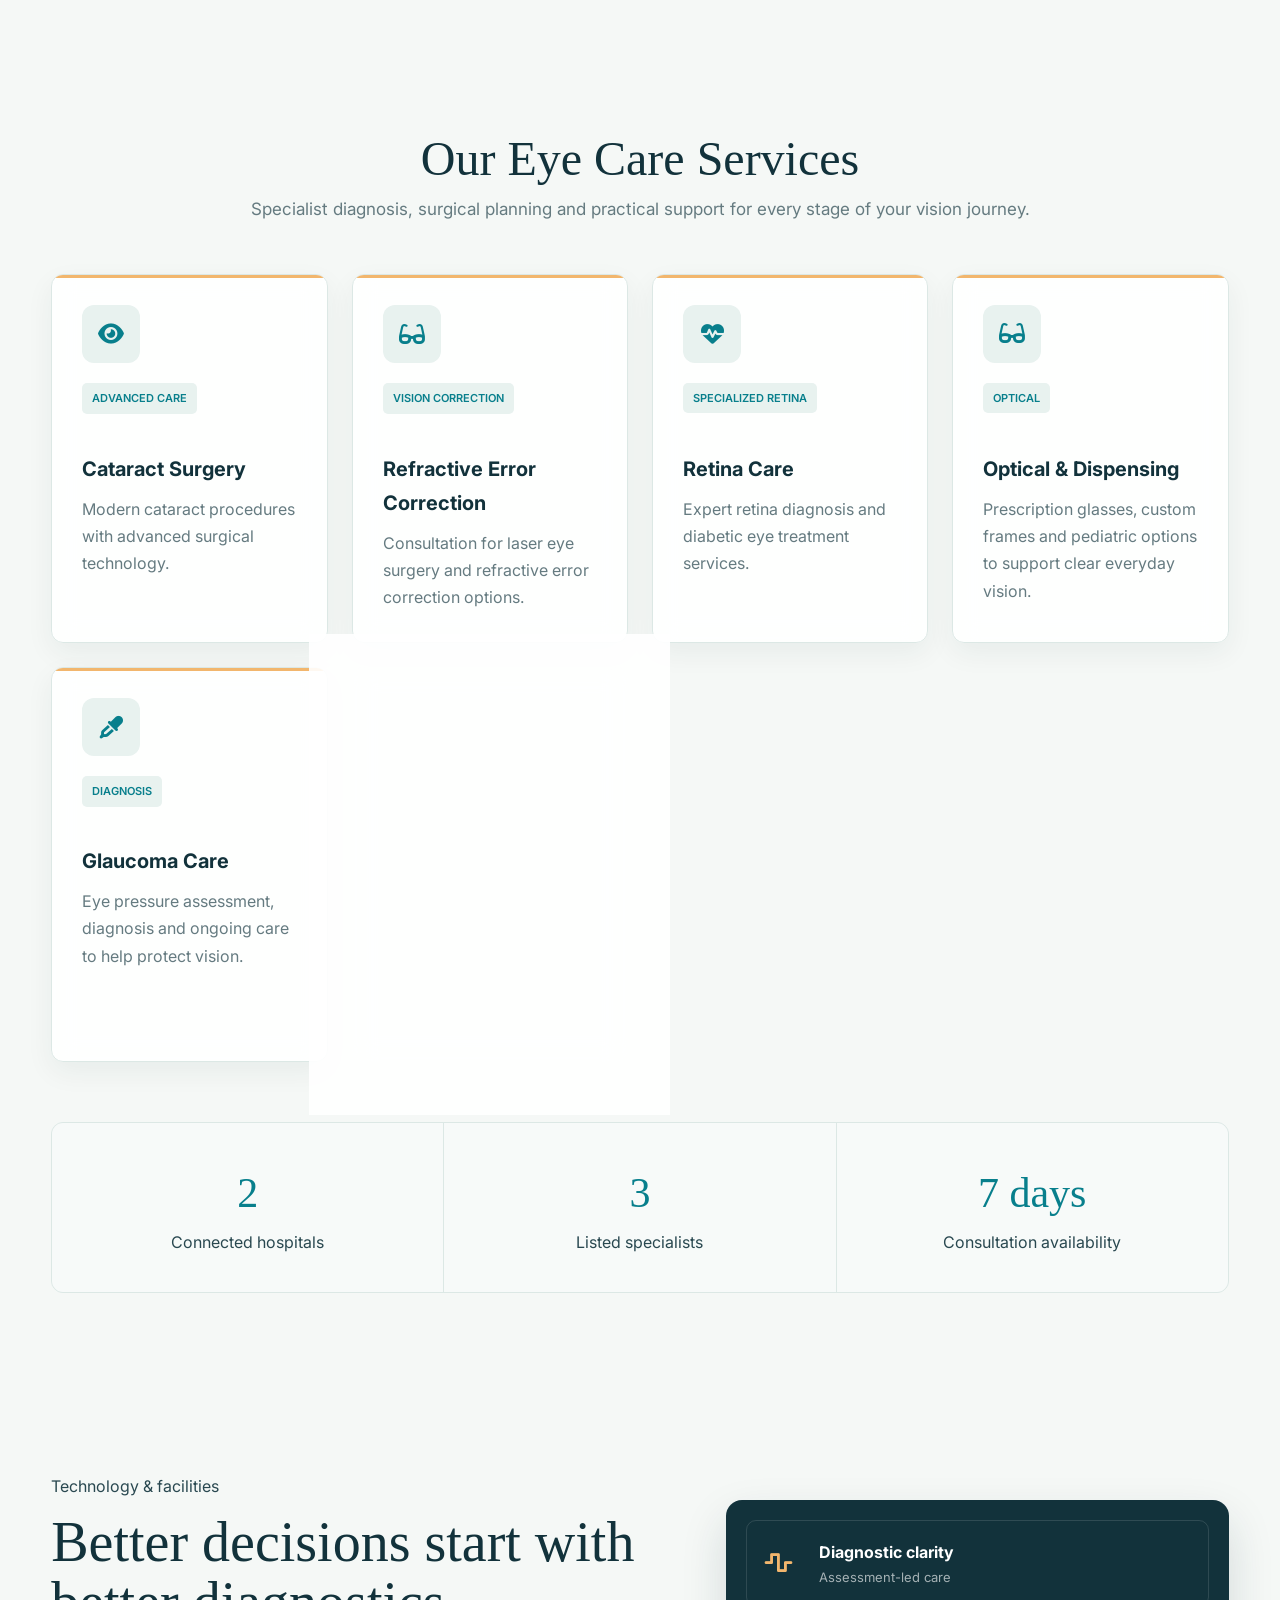
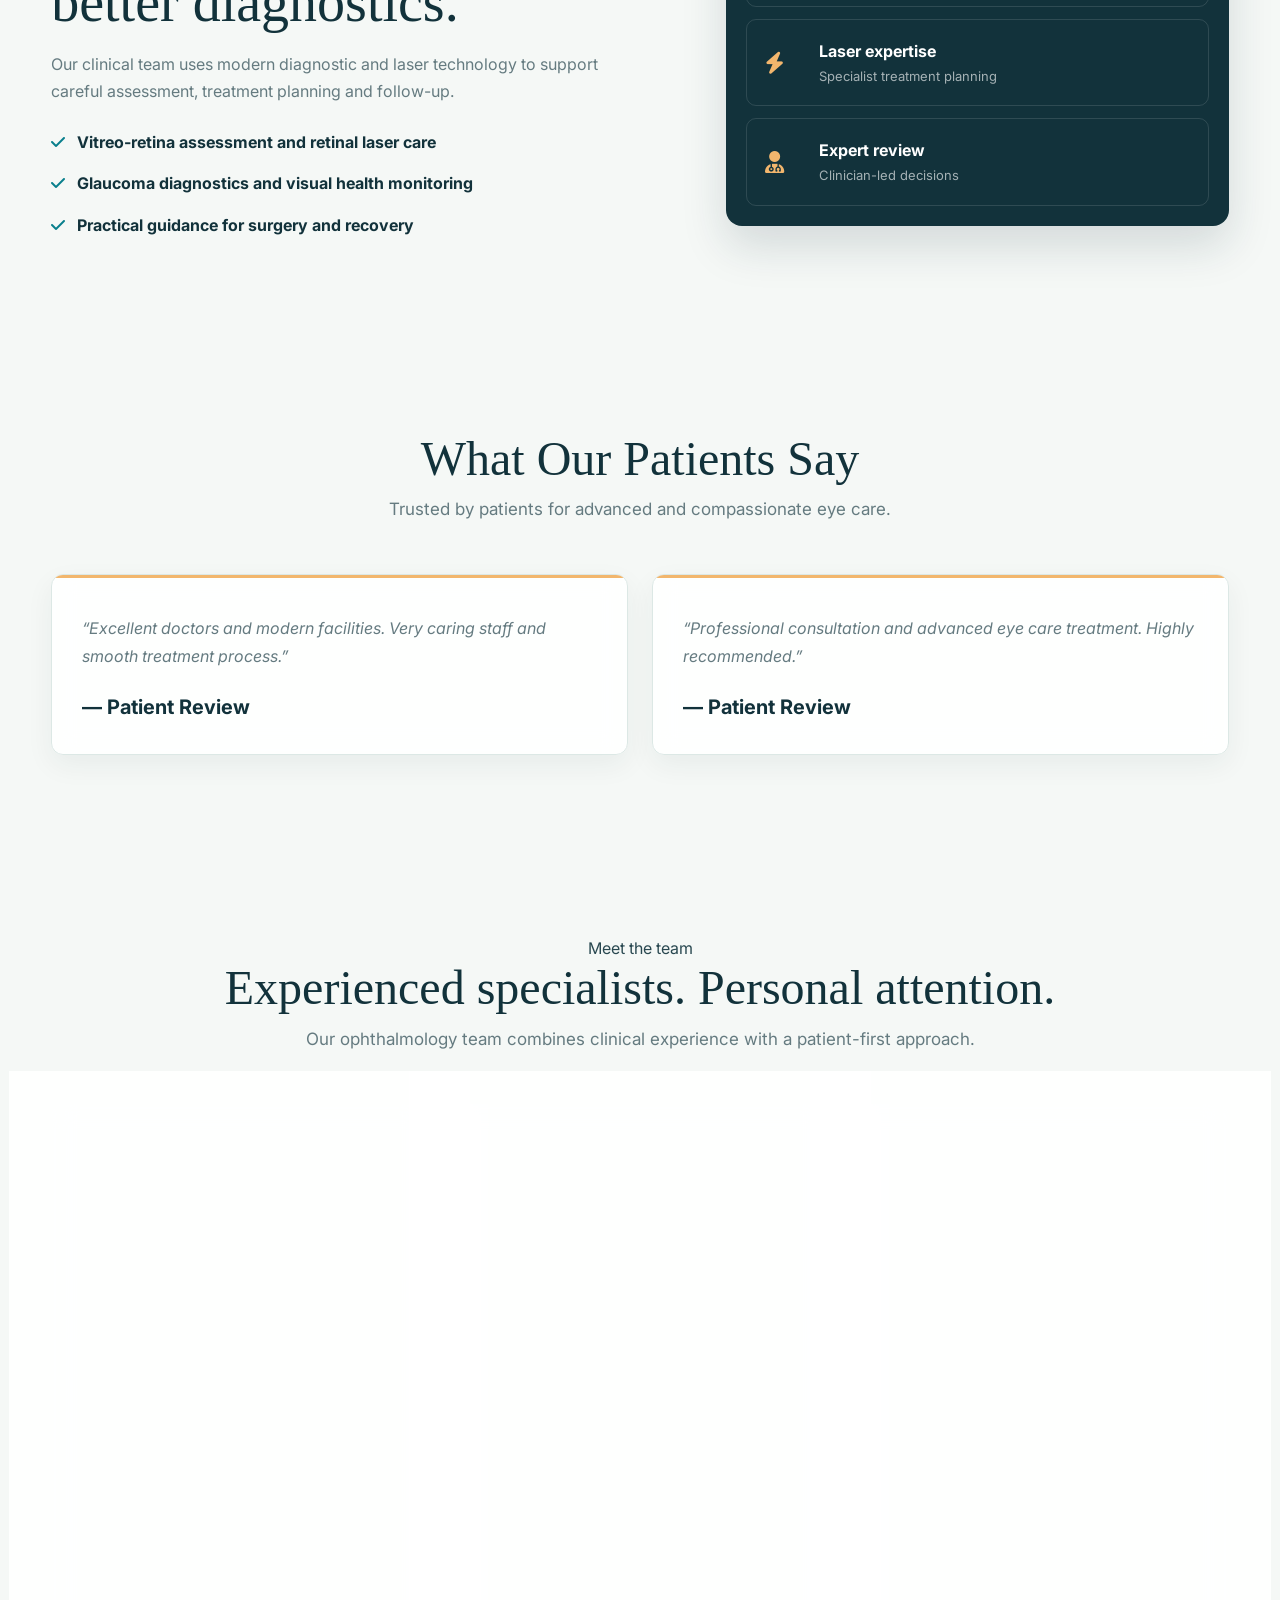
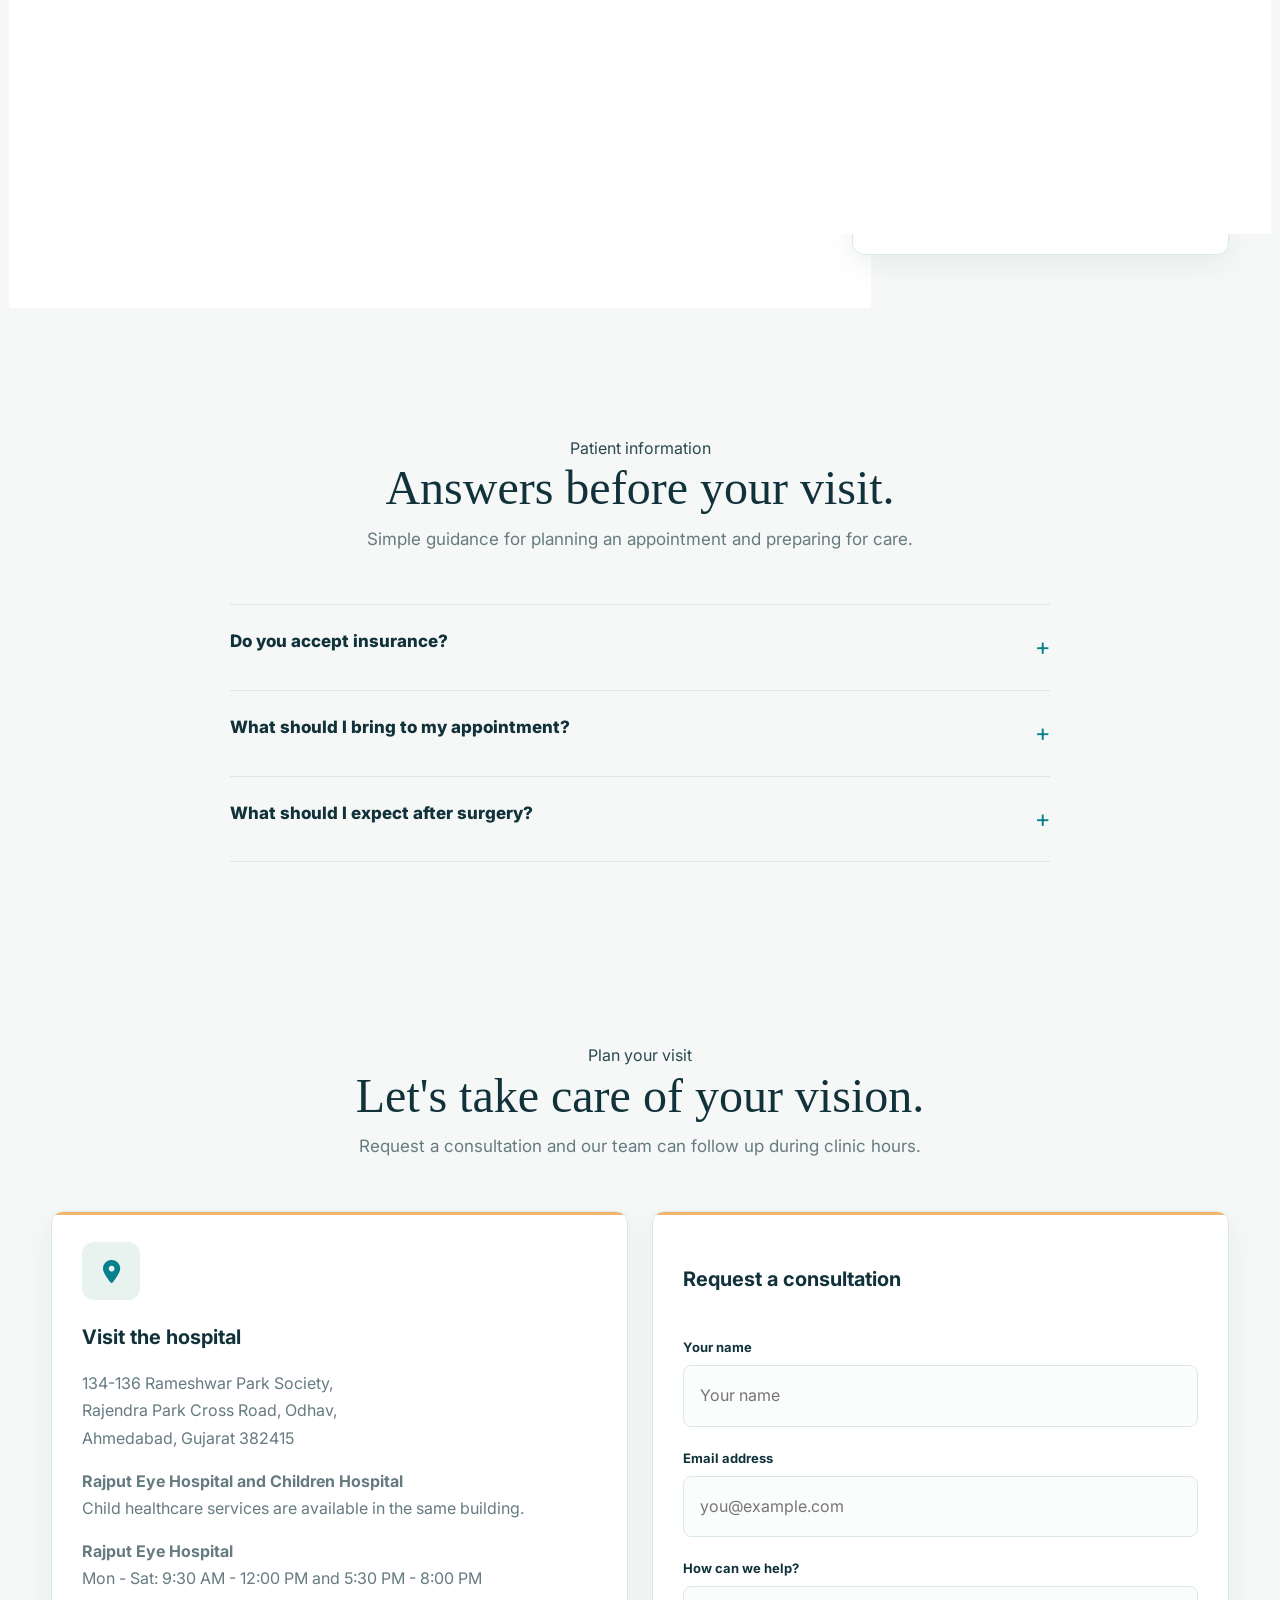
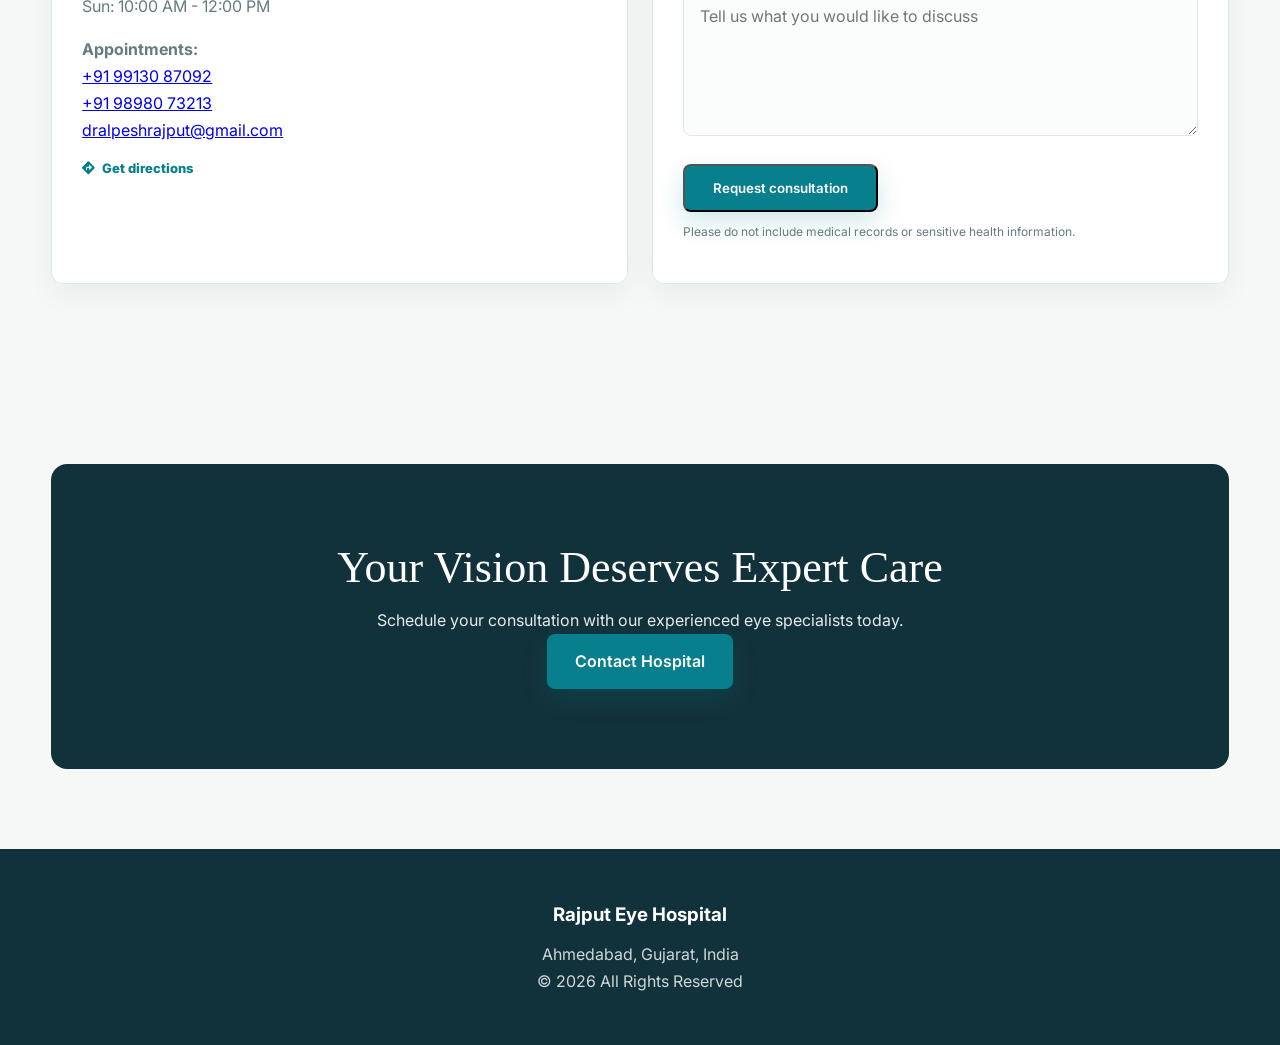
==== commit 0e47295a: "responsive" ====
--- a/index.html
+++ b/index.html
@@ -256,6 +256,7 @@
           <img class="doctor-image" src="images/doctor3.png" alt="Dr. Manorama Rajput, pediatrician">
           <h3>Dr. Manorama Rajput</h3>
           <p>Practicing pediatrician at Rajput Eye Hospital and Children Hospital in Ahmedabad, located in the same building.</p>
+          <button class="btn-card" type="button" data-open-booking data-doctor="Dr. Manorama Rajput">Book with Dr. Manorama <i class="fa-solid fa-arrow-right" aria-hidden="true"></i></button>
         </article>
       </div>
     </section>
--- a/css/responsive.css
+++ b/css/responsive.css
@@ -52,6 +52,6 @@
 .trust-strip{display:grid;grid-template-columns:repeat(3,1fr);gap:1px;margin:18px 0 0;background:var(--border);border:1px solid var(--border);border-radius:12px;overflow:hidden}.trust-item{padding:20px;background:rgba(255,255,255,.78)}.trust-item strong{display:block;color:var(--dark);font-size:15px}.trust-item span{display:block;color:var(--muted);font-size:13px}
 .page-header{padding:74px 0 10px}.page-header h1{font-family:'DM Serif Display',serif;color:var(--dark);font-size:clamp(42px,6vw,64px);font-weight:400;line-height:1.05}.page-header p{max-width:620px;margin-top:14px;color:var(--muted);font-size:17px}.section[id]{scroll-margin-top:92px}
 .logo{text-decoration:none;gap:10px}.logo-mark{display:inline-grid;place-items:center;width:34px;height:34px;border-radius:10px;background:var(--primary);color:#fff;font-size:15px}.nav-cta{display:inline-flex!important;align-items:center;gap:7px;background:var(--primary);color:#fff!important;padding:9px 13px;border-radius:7px;font-size:12px!important}.nav-cta::after{display:none}.hero{min-height:560px;display:flex;flex-direction:column;justify-content:center}.hero-actions{display:flex;align-items:center;gap:12px;flex-wrap:wrap}.hero-phone{margin-top:22px;font-size:13px;color:rgba(255,255,255,.82)}.hero-phone a{color:#fff;font-weight:800}.hero-phone span{margin:0 6px;color:rgba(255,255,255,.55)}.btn-secondary{display:inline-block;border:1px solid rgba(255,255,255,.55);border-radius:8px;padding:12px 22px;color:#fff;text-decoration:none;font-weight:800}.btn-secondary:hover{background:rgba(255,255,255,.12)}.trust-item strong{display:flex;align-items:center;gap:8px}.trust-item i{color:var(--primary)}.feature-card{min-height:210px}.doctor-card{display:flex;flex-direction:column}.doctor-card .btn-card{margin-top:auto}.btn-card{border:0;background:transparent;color:var(--primary);font:inherit;font-size:13px;font-weight:800;text-align:left;padding:16px 0 0;cursor:pointer}.btn-card:hover{color:var(--primary-dark)}.btn-card i{margin-left:5px}.split-section{display:grid;grid-template-columns:1.1fr .9fr;gap:60px;align-items:center}.split-section h2{font-family:'DM Serif Display',serif;color:var(--dark);font-size:clamp(38px,5vw,56px);font-weight:400;line-height:1.08;margin:12px 0 18px}.split-section>div>p{color:var(--muted);max-width:560px}.check-list{list-style:none;padding:0;margin:24px 0 0}.check-list li{display:flex;gap:12px;align-items:flex-start;margin:14px 0;color:var(--dark);font-weight:700}.check-list i{color:var(--primary);margin-top:5px}.technology-panel{display:grid;gap:12px;background:var(--dark);padding:20px;border-radius:16px;box-shadow:0 20px 45px rgba(18,50,59,.15)}.technology-panel div{display:grid;grid-template-columns:42px 1fr;column-gap:12px;align-items:center;padding:18px;border:1px solid rgba(255,255,255,.12);border-radius:10px}.technology-panel i{grid-row:span 2;color:var(--accent);font-size:22px}.technology-panel strong{color:#fff}.technology-panel span{color:rgba(255,255,255,.62);font-size:13px}.directions-link{display:inline-flex;align-items:center;gap:7px;color:var(--primary);font-weight:800;font-size:13px;text-decoration:none}.contact-grid .card>p{margin-top:16px}.faq-list{max-width:820px;margin:0 auto}.faq-list details{border-top:1px solid var(--border);padding:22px 0}.faq-list details:last-child{border-bottom:1px solid var(--border)}.faq-list summary{cursor:pointer;list-style:none;color:var(--dark);font-size:17px;font-weight:800;display:flex;justify-content:space-between;gap:20px}.faq-list summary::-webkit-details-marker{display:none}.faq-list summary::after{content:'+';color:var(--primary);font-size:24px;font-weight:400}.faq-list details[open] summary::after{content:'-'} .faq-list details p{max-width:720px;color:var(--muted);margin:12px 30px 0 0}.modal-backdrop{position:fixed;inset:0;z-index:2000;display:grid;place-items:center;padding:20px;background:rgba(18,50,59,.64);backdrop-filter:blur(8px)}.modal-backdrop[hidden]{display:none}.booking-modal{position:relative;width:min(100%,560px);max-height:calc(100vh - 40px);overflow:auto;border-radius:16px;background:#fff;padding:38px;box-shadow:0 30px 80px rgba(0,0,0,.25)}.modal-close{position:absolute;top:16px;right:16px;width:36px;height:36px;border:1px solid var(--border);border-radius:8px;background:#fff;color:var(--dark);cursor:pointer}.booking-progress{display:flex;gap:7px;margin:0 0 28px}.booking-progress span{height:4px;flex:1;border-radius:4px;background:var(--border)}.booking-progress span.is-active{background:var(--primary)}.booking-step h2{font-family:'DM Serif Display',serif;color:var(--dark);font-size:38px;font-weight:400;line-height:1.1;margin:10px 0}.modal-intro{color:var(--muted);margin-bottom:24px}.modal-next{margin-top:8px}.modal-actions{display:flex;justify-content:space-between;align-items:center;margin-top:12px}.btn-text{border:0;background:transparent;color:var(--primary);font:inherit;font-weight:800;cursor:pointer;padding:12px 0}.slot-options{display:grid;gap:12px;margin-bottom:16px}.slot-option{display:flex;align-items:center;gap:12px;border:1px solid var(--border);border-radius:9px;padding:16px;cursor:pointer}.slot-option:has(input:checked){border-color:var(--primary);background:var(--soft)}.slot-option input{width:auto;margin:0}.slot-option span{display:grid;gap:2px}.slot-option small{color:var(--muted)}.success-icon{display:grid;place-items:center;width:58px;height:58px;border-radius:50%;background:var(--soft);color:var(--primary);font-size:24px}.booking-success .btn-primary{margin-top:18px}
-.clinic-status{display:flex;align-items:center;gap:8px;margin-top:18px;width:fit-content;padding:8px 12px;border:1px solid rgba(255,255,255,.2);border-radius:999px;background:rgba(0,0,0,.16);font-size:12px}.clinic-status strong{color:#fff}.clinic-status>span:last-child{color:rgba(255,255,255,.68)}.status-dot{width:8px;height:8px;border-radius:50%;background:#f2b66d;box-shadow:0 0 0 4px rgba(242,182,109,.14)}.status-dot.is-open{background:#76d5a4;box-shadow:0 0 0 4px rgba(118,213,164,.16)}.whatsapp-link{display:flex;align-items:center;justify-content:center;gap:8px;margin-top:14px;color:#168b55;font-weight:800;text-decoration:none}.mobile-action-bar{display:none}
+.clinic-status{display:flex;align-items:center;gap:8px;margin-top:18px;width:fit-content;padding:8px 12px;border:1px solid rgba(255,255,255,.2);border-radius:999px;background:rgba(0,0,0,.16);font-size:12px}.clinic-status strong{color:#fff}.clinic-status>span:last-child{color:rgba(255,255,255,.68)}.status-dot{width:8px;height:8px;border-radius:50%;background:#f2b66d;box-shadow:0 0 0 4px rgba(242,182,109,.14)}.status-dot.is-open{background:#76d5a4;box-shadow:0 0 0 4px rgba(118,213,164,.16)}.whatsapp-link{display:flex;align-items:center;justify-content:center;gap:8px;margin-top:14px;color:#168b55;font-weight:800;text-decoration:none}.mobile-action-bar{display:none}.doctor-card .btn-card{min-height:48px;display:inline-flex;align-items:center}.btn-primary,.btn-secondary,.nav-cta,.menu-toggle{min-height:48px}.btn-primary,.btn-secondary{display:inline-flex;align-items:center;justify-content:center}.btn-card{min-height:48px;display:inline-flex;align-items:center}.hero-phone a,.directions-link{display:inline-flex;align-items:center;min-height:48px}.clinic-status [data-clinic-status]{min-width:86px}
 @media(max-width:768px){.nav-container{padding:16px 0;flex-wrap:wrap}.nav-links{display:none;width:100%;padding-top:12px;flex-direction:column;gap:14px}.nav-links.is-open{display:flex}.menu-toggle{display:block;margin-left:auto;border:1px solid var(--border);border-radius:7px;padding:8px 11px;background:#fff;color:var(--dark);font:inherit;font-weight:700;cursor:pointer}.trust-strip{grid-template-columns:1fr}.hero{padding:70px 24px 85px;min-height:520px}.hero p{font-size:16px}.hero-phone{line-height:1.9}.hero-phone span{display:none}.hero-phone a{display:inline-block;margin-right:8px}.clinic-status{align-items:flex-start;flex-wrap:wrap;border-radius:12px}.clinic-status>span:last-child{flex-basis:100%;margin-left:16px}.section{padding:65px 0}.section-title h2{font-size:38px}.cta h2{font-size:36px}.split-section{grid-template-columns:1fr;gap:28px}.booking-modal{padding:30px 22px}.booking-modal h2{font-size:34px}.modal-backdrop{padding:12px}.contact-grid .card{min-width:0}.mobile-action-bar{position:fixed;display:grid;grid-template-columns:repeat(3,1fr);left:10px;right:10px;bottom:10px;z-index:1100;padding:7px;border:1px solid var(--border);border-radius:12px;background:rgba(255,255,255,.95);box-shadow:0 12px 35px rgba(18,50,59,.2);backdrop-filter:blur(12px)}.mobile-action-bar a,.mobile-action-bar button{display:flex;flex-direction:column;align-items:center;gap:3px;border:0;background:transparent;color:var(--dark);font:inherit;font-size:11px;font-weight:800;text-decoration:none;padding:6px;cursor:pointer}.mobile-action-bar a:first-child i,.mobile-action-bar button i{color:var(--primary)}.mobile-action-bar a:last-child i{color:#168b55}.mobile-action-bar i{font-size:17px}.floating-contact{bottom:82px}}
 @media(min-width:769px){.menu-toggle{display:none}}
